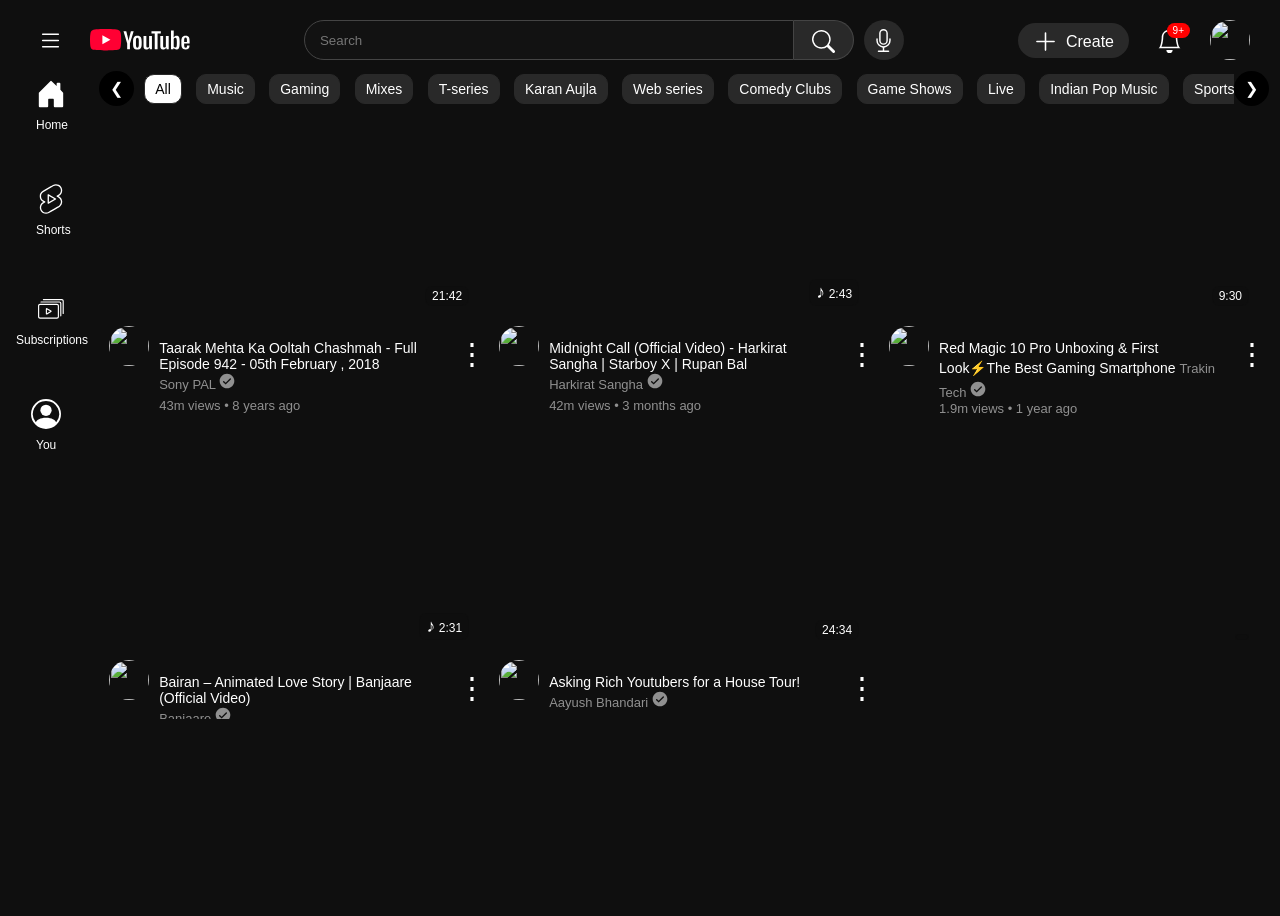
==== index.html @ ba89af72 "Add files via upload" ====
<!DOCTYPE html>
<html lang="en">

<head>
  <meta charset="UTF-8">
  <meta name="viewport" content="width=device-width, initial-scale=1.0">
  <title>Youtube</title>
  <link rel="stylesheet" href="style.css">
</head>
<body>

  <div id="overlay" class="overlay" onclick="toggleSidebar()"></div>
  <div class="nav">
    <div class="nav-left">
      <div class="menu-icon" onclick="toggleSidebar()">
          <svg xmlns="http://www.w3.org/2000/svg" width="25" height="25" fill="white" class="bi bi-list"
          viewBox="0 0 16 16" style="margin:7px;">
          <path fill-rule="evenodd"
            d="M2.5 12a.5.5 0 0 1 .5-.5h10a.5.5 0 0 1 0 1H3a.5.5 0 0 1-.5-.5m0-4a.5.5 0 0 1 .5-.5h10a.5.5 0 0 1 0 1H3a.5.5 0 0 1-.5-.5m0-4a.5.5 0 0 1 .5-.5h10a.5.5 0 0 1 0 1H3a.5.5 0 0 1-.5-.5" />
        </svg>
      </div>

      <div class="logo">
        <svg xmlns="http://www.w3.org/2000/svg" id="yt-ringo2-svg_yt10" fill="white" width="93" height="20"
          viewBox="0 0 93 20" focusable="false" aria-hidden="true"
          style="pointer-events: none; display: inherit; width: 100%; height: 100%;">
          <g>
            <path
              d="M14.4848 20C14.4848 20 23.5695 20 25.8229 19.4C27.0917 19.06 28.0459 18.08 28.3808 16.87C29 14.65 29 9.98 29 9.98C29 9.98 29 5.34 28.3808 3.14C28.0459 1.9 27.0917 0.94 25.8229 0.61C23.5695 0 14.4848 0 14.4848 0C14.4848 0 5.42037 0 3.17711 0.61C1.9286 0.94 0.954148 1.9 0.59888 3.14C0 5.34 0 9.98 0 9.98C0 9.98 0 14.65 0.59888 16.87C0.954148 18.08 1.9286 19.06 3.17711 19.4C5.42037 20 14.4848 20 14.4848 20Z"
              fill="#FF0033"></path>
            <path d="M19 10L11.5 5.75V14.25L19 10Z" fill="white"></path>
          </g>
          <g id="youtube-paths_yt10">
            <path
              d="M37.1384 18.8999V13.4399L40.6084 2.09994H38.0184L36.6984 7.24994C36.3984 8.42994 36.1284 9.65994 35.9284 10.7999H35.7684C35.6584 9.79994 35.3384 8.48994 35.0184 7.22994L33.7384 2.09994H31.1484L34.5684 13.4399V18.8999H37.1384Z">
            </path>
            <path
              d="M44.1003 6.29994C41.0703 6.29994 40.0303 8.04994 40.0303 11.8199V13.6099C40.0303 16.9899 40.6803 19.1099 44.0403 19.1099C47.3503 19.1099 48.0603 17.0899 48.0603 13.6099V11.8199C48.0603 8.44994 47.3803 6.29994 44.1003 6.29994ZM45.3903 14.7199C45.3903 16.3599 45.1003 17.3899 44.0503 17.3899C43.0203 17.3899 42.7303 16.3499 42.7303 14.7199V10.6799C42.7303 9.27994 42.9303 8.02994 44.0503 8.02994C45.2303 8.02994 45.3903 9.34994 45.3903 10.6799V14.7199Z">
            </path>
            <path
              d="M52.2713 19.0899C53.7313 19.0899 54.6413 18.4799 55.3913 17.3799H55.5013L55.6113 18.8999H57.6012V6.53994H54.9613V16.4699C54.6812 16.9599 54.0312 17.3199 53.4212 17.3199C52.6512 17.3199 52.4113 16.7099 52.4113 15.6899V6.53994H49.7812V15.8099C49.7812 17.8199 50.3613 19.0899 52.2713 19.0899Z">
            </path>
            <path d="M62.8261 18.8999V4.14994H65.8661V2.09994H57.1761V4.14994H60.2161V18.8999H62.8261Z"></path>
            <path
              d="M67.8728 19.0899C69.3328 19.0899 70.2428 18.4799 70.9928 17.3799H71.1028L71.2128 18.8999H73.2028V6.53994H70.5628V16.4699C70.2828 16.9599 69.6328 17.3199 69.0228 17.3199C68.2528 17.3199 68.0128 16.7099 68.0128 15.6899V6.53994H65.3828V15.8099C65.3828 17.8199 65.9628 19.0899 67.8728 19.0899Z">
            </path>
            <path
              d="M80.6744 6.26994C79.3944 6.26994 78.4744 6.82994 77.8644 7.73994H77.7344C77.8144 6.53994 77.8744 5.51994 77.8744 4.70994V1.43994H75.3244L75.3144 12.1799L75.3244 18.8999H77.5444L77.7344 17.6999H77.8044C78.3944 18.5099 79.3044 19.0199 80.5144 19.0199C82.5244 19.0199 83.3844 17.2899 83.3844 13.6099V11.6999C83.3844 8.25994 82.9944 6.26994 80.6744 6.26994ZM80.7644 13.6099C80.7644 15.9099 80.4244 17.2799 79.3544 17.2799C78.8544 17.2799 78.1644 17.0399 77.8544 16.5899V9.23994C78.1244 8.53994 78.7244 8.02994 79.3944 8.02994C80.4744 8.02994 80.7644 9.33994 80.7644 11.7299V13.6099Z">
            </path>
            <path
              d="M92.6517 11.4999C92.6517 8.51994 92.3517 6.30994 88.9217 6.30994C85.6917 6.30994 84.9717 8.45994 84.9717 11.6199V13.7899C84.9717 16.8699 85.6317 19.1099 88.8417 19.1099C91.3817 19.1099 92.6917 17.8399 92.5417 15.3799L90.2917 15.2599C90.2617 16.7799 89.9117 17.3999 88.9017 17.3999C87.6317 17.3999 87.5717 16.1899 87.5717 14.3899V13.5499H92.6517V11.4999ZM88.8617 7.96994C90.0817 7.96994 90.1717 9.11994 90.1717 11.0699V12.0799H87.5717V11.0699C87.5717 9.13994 87.6517 7.96994 88.8617 7.96994Z">
            </path>
          </g>
        </svg>
      </div>
    </div>

    <div class="nav-middle">
      <input type="text" placeholder="Search">
      <button class="search-btn"><svg xmlns="http://www.w3.org/2000/svg" width="23" height="23" fill="white"
          class="bi bi-search" viewBox="0 0 16 16" class="icon1" style="background-color: rgb(41,41,41); margin:8px;">
          <path
            d="M11.742 10.344a6.5 6.5 0 1 0-1.397 1.398h-.001q.044.06.098.115l3.85 3.85a1 1 0 0 0 1.415-1.414l-3.85-3.85a1 1 0 0 0-.115-.1zM12 6.5a5.5 5.5 0 1 1-11 0 5.5 5.5 0 0 1 11 0" />
        </svg> </button>
      <div class="mic"> <svg xmlns="http://www.w3.org/2000/svg" width="23" height="23" fill="white" class="bi bi-mic"
          viewBox="0 0 16 16" style="background-color: rgb(41,41,41); margin:8px;">
          <path
            d="M3.5 6.5A.5.5 0 0 1 4 7v1a4 4 0 0 0 8 0V7a.5.5 0 0 1 1 0v1a5 5 0 0 1-4.5 4.975V15h3a.5.5 0 0 1 0 1h-7a.5.5 0 0 1 0-1h3v-2.025A5 5 0 0 1 3 8V7a.5.5 0 0 1 .5-.5" />
          <path d="M10 8a2 2 0 1 1-4 0V3a2 2 0 1 1 4 0zM8 0a3 3 0 0 0-3 3v5a3 3 0 0 0 6 0V3a3 3 0 0 0-3-3" />
        </svg></div>
    </div>
    <div class="nav-right">
      <div class="create"><svg xmlns="http://www.w3.org/2000/svg" width="25" height="25" fill="currentColor"
          class="bi bi-plus-lg" viewBox="0 0 16 16"
          style="float:left; margin:-4px 8px 0 0; background-color: rgb(41,41,41);">
          <path fill-rule="evenodd"
            d="M8 2a.5.5 0 0 1 .5.5v5h5a.5.5 0 0 1 0 1h-5v5a.5.5 0 0 1-1 0v-5h-5a.5.5 0 0 1 0-1h5v-5A.5.5 0 0 1 8 2" />
        </svg> Create</div>
      <div class="bell">
        <svg xmlns="http://www.w3.org/2000/svg" width="25" height="25" fill="white" class="bi bi-bell"
          viewBox="0 0 16 16" style="float:left; margin:5px 8px; background-color: #0f0f0f;">
          <path
            d="M8 16a2 2 0 0 0 2-2H6a2 2 0 0 0 2 2M8 1.918l-.797.161A4 4 0 0 0 4 6c0 .628-.134 2.197-.459 3.742-.16.767-.376 1.566-.663 2.258h10.244c-.287-.692-.502-1.49-.663-2.258C12.134 8.197 12 6.628 12 6a4 4 0 0 0-3.203-3.92zM14.22 12c.223.447.481.801.78 1H1c.299-.199.557-.553.78-1C2.68 10.2 3 6.88 3 6c0-2.42 1.72-4.44 4.005-4.901a1 1 0 1 1 1.99 0A5 5 0 0 1 13 6c0 .88.32 4.2 1.22 6" />
        </svg>
        <span class="badge">9+</span>
      </div>
      <div class="profile">
        <img src="images/profile.jpeg" class="profile-img"  onclick="rightSidebar()">
      </div>
    </div>
        <div id="right-sidebar" class="right-sidebar">
          <div class="first-box">
          <img src="images/profile.jpeg" alt="" class="right-sidebar-img">
          <div class="first-box-para">
            <p>Saksham Goyal</p>
            <p>@sakshamgoyal_06</p>
            <a href="#">View your channel</a>
          </div>
        </div>
        <hr style="border: none;height: 0.5px; margin: 10px 0;; background: rgba(127, 127, 127, 0.737);">
        <div class="second-box">
          <div class="d9 second-d9">
            <svg xmlns="http://www.w3.org/2000/svg"  width="20" height="20" fill="currentColor" class="bi bi-google" viewBox="0 0 16 16" style="margin:8px 0 0 13px;"">
  <path d="M15.545 6.558a9.4 9.4 0 0 1 .139 1.626c0 2.434-.87 4.492-2.384 5.885h.002C11.978 15.292 10.158 16 8 16A8 8 0 1 1 8 0a7.7 7.7 0 0 1 5.352 2.082l-2.284 2.284A4.35 4.35 0 0 0 8 3.166c-2.087 0-3.86 1.408-4.492 3.304a4.8 4.8 0 0 0 0 3.063h.003c.635 1.893 2.405 3.301 4.492 3.301 1.078 0 2.004-.276 2.722-.764h-.003a3.7 3.7 0 0 0 1.599-2.431H8v-3.08z"/>
</svg>
<p class="second-box-para">
  Google Account
</p>
          </div>
          <div class="d9 second-d9">
            <svg xmlns="http://www.w3.org/2000/svg" width="20" height="20" fill="currentColor" class="bi bi-people" viewBox="0 0 16 16"  style="margin:8px 0 0 13px;">
  <path d="M15 14s1 0 1-1-1-4-5-4-5 3-5 4 1 1 1 1zm-7.978-1L7 12.996c.001-.264.167-1.03.76-1.72C8.312 10.629 9.282 10 11 10c1.717 0 2.687.63 3.24 1.276.593.69.758 1.457.76 1.72l-.008.002-.014.002zM11 7a2 2 0 1 0 0-4 2 2 0 0 0 0 4m3-2a3 3 0 1 1-6 0 3 3 0 0 1 6 0M6.936 9.28a6 6 0 0 0-1.23-.247A7 7 0 0 0 5 9c-4 0-5 3-5 4q0 1 1 1h4.216A2.24 2.24 0 0 1 5 13c0-1.01.377-2.042 1.09-2.904.243-.294.526-.569.846-.816M4.92 10A5.5 5.5 0 0 0 4 13H1c0-.26.164-1.03.76-1.724.545-.636 1.492-1.256 3.16-1.275ZM1.5 5.5a3 3 0 1 1 6 0 3 3 0 0 1-6 0m3-2a2 2 0 1 0 0 4 2 2 0 0 0 0-4"/>
</svg>
<p class="second-box-para"> Switch Account</p>
<p style="margin:5px 10px 0 100px; font-size: 16px;">&#10095;</p>
          </div>
          <div class="d9 second-d9">
            <svg xmlns="http://www.w3.org/2000/svg" width="20" height="20" fill="currentColor" class="bi bi-box-arrow-in-right" viewBox="0 0 16 16" style="margin:8px 0 0 13px;">
  <path fill-rule="evenodd" d="M6 3.5a.5.5 0 0 1 .5-.5h8a.5.5 0 0 1 .5.5v9a.5.5 0 0 1-.5.5h-8a.5.5 0 0 1-.5-.5v-2a.5.5 0 0 0-1 0v2A1.5 1.5 0 0 0 6.5 14h8a1.5 1.5 0 0 0 1.5-1.5v-9A1.5 1.5 0 0 0 14.5 2h-8A1.5 1.5 0 0 0 5 3.5v2a.5.5 0 0 0 1 0z"/>
  <path fill-rule="evenodd" d="M11.854 8.354a.5.5 0 0 0 0-.708l-3-3a.5.5 0 1 0-.708.708L10.293 7.5H1.5a.5.5 0 0 0 0 1h8.793l-2.147 2.146a.5.5 0 0 0 .708.708z"/>
</svg>
<p class="second-box-para">Sign out</p>
          </div>
        </div>
                <hr style="border: none;height: 0.5px; margin: 10px 0;; background: rgba(127, 127, 127, 0.737);">
              <div class="third-box">
                <div class="d9 second-d9">
                   <svg xmlns="http://www.w3.org/2000/svg" x="0px" y="0px" width="30" height="30" viewBox="0 0 48 48"
          style="margin:5px 0 0 10px;float:left; ">
          <path fill="rgb(41,41,41)"
            d="M42,32.84V15.945c0-1.081-0.581-2.078-1.521-2.61l-15-8.497c-0.917-0.52-2.04-0.52-2.957,0 l-15,8.497C6.581,13.867,6,14.864,6,15.945V32.84c0,1.081,0.581,2.078,1.521,2.61l15,8.497c0.917,0.52,2.04,0.52,2.957,0l15-8.497 C41.419,34.918,42,33.921,42,32.84z">
          </path>
          <path fill="#fff"
            d="M24,37.941c-0.682,0-1.363-0.172-1.972-0.517l-8.821-4.997c-1.251-0.708-2.029-2.042-2.029-3.48 v-9.895c0-1.438,0.777-2.772,2.029-3.48l8.821-4.997c1.216-0.689,2.726-0.689,3.943,0l8.821,4.997 c1.251,0.708,2.029,2.042,2.029,3.48v9.895c0,1.438-0.777,2.772-2.029,3.48l-8.821,4.997C25.363,37.77,24.682,37.941,24,37.941z M24,12.057c-0.341,0-0.682,0.087-0.985,0.259l-8.822,4.997c-0.625,0.354-1.014,1.021-1.014,1.74v9.895 c0,0.72,0.389,1.386,1.014,1.74l8.821,4.997c0.608,0.344,1.364,0.344,1.971,0l8.822-4.997c0.625-0.354,1.014-1.021,1.014-1.74 v-9.895c0-0.72-0.389-1.386-1.014-1.74l-8.821-4.997C24.682,12.144,24.341,12.057,24,12.057z">
          </path>
          <polygon fill="#fff" points="20,18 20,30 30,24"></polygon>
        </svg>
        <p class="second-box-para">YouTube Studio</p>
                </div>
                <div class="d9 second-d9">
                  <svg xmlns="http://www.w3.org/2000/svg" width="20" height="20" fill="currentColor" class="bi bi-currency-dollar" viewBox="0 0 16 16"  style="margin:8px 0 0 13px;">
  <path d="M4 10.781c.148 1.667 1.513 2.85 3.591 3.003V15h1.043v-1.216c2.27-.179 3.678-1.438 3.678-3.3 0-1.59-.947-2.51-2.956-3.028l-.722-.187V3.467c1.122.11 1.879.714 2.07 1.616h1.47c-.166-1.6-1.54-2.748-3.54-2.875V1H7.591v1.233c-1.939.23-3.27 1.472-3.27 3.156 0 1.454.966 2.483 2.661 2.917l.61.162v4.031c-1.149-.17-1.94-.8-2.131-1.718zm3.391-3.836c-1.043-.263-1.6-.825-1.6-1.616 0-.944.704-1.641 1.8-1.828v3.495l-.2-.05zm1.591 1.872c1.287.323 1.852.859 1.852 1.769 0 1.097-.826 1.828-2.2 1.939V8.73z"/>
</svg>
<p class="second-box-para">Purchases and Memberships</p>
                </div>
              </div>
                              <hr style="border: none;height: 0.5px; margin: 10px 0;; background: rgba(127, 127, 127, 0.737);">
              <div class="fourth-box">
                <div class="d9 second-d9">
                  <svg xmlns="http://www.w3.org/2000/svg" fill="currentColor" height="20" width="20" viewBox="0 0 640 640"  style="margin:8px 0 0 13px;"><!--!Font Awesome Free v7.3.0 by @fontawesome - https://fontawesome.com License - https://fontawesome.com/license/free Copyright 2026 Fonticons, Inc.--><path d="M256 312C322.3 312 376 258.3 376 192C376 125.7 322.3 72 256 72C189.7 72 136 125.7 136 192C136 258.3 189.7 312 256 312zM226.3 368C127.8 368 48 447.8 48 546.3C48 562.7 61.3 576 77.7 576L329.2 576C293 533.4 272 478.5 272 420.4L272 389.3C272 382 273 374.8 274.9 368L226.3 368zM477.3 552.5L464 558.8L464 370.7L560 402.7L560 422.3C560 478.1 527.8 528.8 477.3 552.6zM453.9 323.5L341.9 360.8C328.8 365.2 320 377.4 320 391.2L320 422.3C320 496.7 363 564.4 430.2 596L448.7 604.7C453.5 606.9 458.7 608.1 463.9 608.1C469.1 608.1 474.4 606.9 479.1 604.7L497.6 596C565 564.3 608 496.6 608 422.2L608 391.1C608 377.3 599.2 365.1 586.1 360.7L474.1 323.4C467.5 321.2 460.4 321.2 453.9 323.4z"/></svg>
                <p class="second-box-para">Your data in YouTube</p>
                </div>
                <div class="d9 second-d9">
                  <svg xmlns="http://www.w3.org/2000/svg" width="20" height="20" fill="currentColor" class="bi bi-moon" viewBox="0 0 16 16"  style="margin:8px 0 0 13px;">
  <path d="M6 .278a.77.77 0 0 1 .08.858 7.2 7.2 0 0 0-.878 3.46c0 4.021 3.278 7.277 7.318 7.277q.792-.001 1.533-.16a.79.79 0 0 1 .81.316.73.73 0 0 1-.031.893A8.35 8.35 0 0 1 8.344 16C3.734 16 0 12.286 0 7.71 0 4.266 2.114 1.312 5.124.06A.75.75 0 0 1 6 .278M4.858 1.311A7.27 7.27 0 0 0 1.025 7.71c0 4.02 3.279 7.276 7.319 7.276a7.32 7.32 0 0 0 5.205-2.162q-.506.063-1.029.063c-4.61 0-8.343-3.714-8.343-8.29 0-1.167.242-2.278.681-3.286"/>
</svg>
<p class="second-box-para">Appearance: Device Theme</p>
<p style="margin:5px 10px 0 22px; font-size: 16px;">&#10095;</p>
                </div>
                <div class="d9 second-d9">
                  <svg xmlns="http://www.w3.org/2000/svg" fill="currentColor" height="20" width="20" style="margin: 8px 0 0 13px;" viewBox="0 0 640 640"><!--!Font Awesome Free v7.3.0 by @fontawesome - https://fontawesome.com License - https://fontawesome.com/license/free Copyright 2026 Fonticons, Inc.--><path d="M192 64C209.7 64 224 78.3 224 96L224 128L352 128C369.7 128 384 142.3 384 160C384 177.7 369.7 192 352 192L342.4 192L334 215.1C317.6 260.3 292.9 301.6 261.8 337.1C276 345.9 290.8 353.7 306.2 360.6L356.6 383L418.8 243C423.9 231.4 435.4 224 448 224C460.6 224 472.1 231.4 477.2 243L605.2 531C612.4 547.2 605.1 566.1 589 573.2C572.9 580.3 553.9 573.1 546.8 557L526.8 512L369.3 512L349.3 557C342.1 573.2 323.2 580.4 307.1 573.2C291 566 283.7 547.1 290.9 531L330.7 441.5L280.3 419.1C257.3 408.9 235.3 396.7 214.5 382.7C193.2 399.9 169.9 414.9 145 427.4L110.3 444.6C94.5 452.5 75.3 446.1 67.4 430.3C59.5 414.5 65.9 395.3 81.7 387.4L116.2 370.1C132.5 361.9 148 352.4 162.6 341.8C148.8 329.1 135.8 315.4 123.7 300.9L113.6 288.7C102.3 275.1 104.1 254.9 117.7 243.6C131.3 232.3 151.5 234.1 162.8 247.7L173 259.9C184.5 273.8 197.1 286.7 210.4 298.6C237.9 268.2 259.6 232.5 273.9 193.2L274.4 192L64.1 192C46.3 192 32 177.7 32 160C32 142.3 46.3 128 64 128L160 128L160 96C160 78.3 174.3 64 192 64zM448 334.8L397.7 448L498.3 448L448 334.8z"/></svg>
                <p class="second-box-para">Display language: British Eng...</p>
                <p style="margin:5px 10px 0 1px; font-size: 16px;">&#10095;</p>
                </div>
                <div class="d9 second-d9">
                  <svg xmlns="http://www.w3.org/2000/svg" fill="currentColor" height="20" width="20" style="margin: 8px 0 0 13px;" viewBox="0 0 640 640"><!--!Font Awesome Free v7.3.0 by @fontawesome - https://fontawesome.com License - https://fontawesome.com/license/free Copyright 2026 Fonticons, Inc.--><path d="M256.5 72C322.8 72 376.5 125.7 376.5 192C376.5 258.3 322.8 312 256.5 312C190.2 312 136.5 258.3 136.5 192C136.5 125.7 190.2 72 256.5 72zM226.7 368L286.1 368L287.6 368C274.7 394.8 279.8 426.2 299.1 447.5C278.9 469.8 274.3 503.3 289.7 530.9L312.2 571.3C313.1 572.9 314.1 574.5 315.1 576L78.1 576C61.7 576 48.4 562.7 48.4 546.3C48.4 447.8 128.2 368 226.7 368zM432.6 311.6C432.6 298.3 443.3 287.6 456.6 287.6L504.6 287.6C517.9 287.6 528.6 298.3 528.6 311.6L528.6 317.7C528.6 336.6 552.7 350.5 569.1 341.1L574.1 338.2C585.7 331.5 600.6 335.6 607.1 347.3L629.5 387.5C635.7 398.7 632.1 412.7 621.3 419.5L616.6 422.4C600.4 432.5 600.4 462.3 616.6 472.5L621.2 475.4C632 482.2 635.7 496.2 629.5 507.4L607 547.8C600.5 559.5 585.6 563.7 574 556.9L569.1 554C552.7 544.5 528.6 558.5 528.6 577.4L528.6 583.5C528.6 596.8 517.9 607.5 504.6 607.5L456.6 607.5C443.3 607.5 432.6 596.8 432.6 583.5L432.6 577.6C432.6 558.6 408.4 544.6 391.9 554.1L387.1 556.9C375.5 563.6 360.7 559.5 354.1 547.8L331.5 507.4C325.3 496.2 328.9 482.1 339.8 475.3L344.2 472.6C360.5 462.5 360.5 432.5 344.2 422.4L339.7 419.6C328.8 412.8 325.2 398.7 331.4 387.5L353.9 347.2C360.4 335.5 375.3 331.4 386.8 338.1L391.6 340.9C408.1 350.4 432.3 336.4 432.3 317.4L432.3 311.5zM532.5 447.8C532.5 419.1 509.2 395.8 480.5 395.8C451.8 395.8 428.5 419.1 428.5 447.8C428.5 476.5 451.8 499.8 480.5 499.8C509.2 499.8 532.5 476.5 532.5 447.8z"/></svg>
               <p class="second-box-para">Restricted Mode: Off</p>
                               <p style="margin:5px 10px 0 68px; font-size: 16px;">&#10095;</p>

                </div>
                <div class="d9 second-d9">
                  <svg xmlns="http://www.w3.org/2000/svg" fill="currentColor" height="20" width="20" style="margin: 8px 0 0 13px;" viewBox="0 0 640 640"><!--!Font Awesome Free v7.3.0 by @fontawesome - https://fontawesome.com License - https://fontawesome.com/license/free Copyright 2026 Fonticons, Inc.--><path d="M415.9 344L225 344C227.9 408.5 242.2 467.9 262.5 511.4C273.9 535.9 286.2 553.2 297.6 563.8C308.8 574.3 316.5 576 320.5 576C324.5 576 332.2 574.3 343.4 563.8C354.8 553.2 367.1 535.8 378.5 511.4C398.8 467.9 413.1 408.5 416 344zM224.9 296L415.8 296C413 231.5 398.7 172.1 378.4 128.6C367 104.2 354.7 86.8 343.3 76.2C332.1 65.7 324.4 64 320.4 64C316.4 64 308.7 65.7 297.5 76.2C286.1 86.8 273.8 104.2 262.4 128.6C242.1 172.1 227.8 231.5 224.9 296zM176.9 296C180.4 210.4 202.5 130.9 234.8 78.7C142.7 111.3 74.9 195.2 65.5 296L176.9 296zM65.5 344C74.9 444.8 142.7 528.7 234.8 561.3C202.5 509.1 180.4 429.6 176.9 344L65.5 344zM463.9 344C460.4 429.6 438.3 509.1 406 561.3C498.1 528.6 565.9 444.8 575.3 344L463.9 344zM575.3 296C565.9 195.2 498.1 111.3 406 78.7C438.3 130.9 460.4 210.4 463.9 296L575.3 296z"/></svg>
                <p class="second-box-para">Location: India</p>
                <p style="margin:5px 10px 0 104px; font-size: 16px;">&#10095;</p>
                </div>
                <div class="d9 second-d9">
                  <svg xmlns="http://www.w3.org/2000/svg" fill="currentColor" height="20" width="20" style="margin: 8px 0 0 13px;" viewBox="0 0 640 640"><!--!Font Awesome Free v7.3.0 by @fontawesome - https://fontawesome.com License - https://fontawesome.com/license/free Copyright 2026 Fonticons, Inc.--><path d="M96 176C87.2 176 80 183.2 80 192L80 448C80 456.8 87.2 464 96 464L544 464C552.8 464 560 456.8 560 448L560 192C560 183.2 552.8 176 544 176L96 176zM32 192C32 156.7 60.7 128 96 128L544 128C579.3 128 608 156.7 608 192L608 448C608 483.3 579.3 512 544 512L96 512C60.7 512 32 483.3 32 448L32 192zM208 384L432 384C440.8 384 448 391.2 448 400L448 416C448 424.8 440.8 432 432 432L208 432C199.2 432 192 424.8 192 416L192 400C192 391.2 199.2 384 208 384zM136 312C136 303.2 143.2 296 152 296L168 296C176.8 296 184 303.2 184 312L184 328C184 336.8 176.8 344 168 344L152 344C143.2 344 136 336.8 136 328L136 312zM152 216L168 216C176.8 216 184 223.2 184 232L184 248C184 256.8 176.8 264 168 264L152 264C143.2 264 136 256.8 136 248L136 232C136 223.2 143.2 216 152 216zM216 312C216 303.2 223.2 296 232 296L248 296C256.8 296 264 303.2 264 312L264 328C264 336.8 256.8 344 248 344L232 344C223.2 344 216 336.8 216 328L216 312zM232 216L248 216C256.8 216 264 223.2 264 232L264 248C264 256.8 256.8 264 248 264L232 264C223.2 264 216 256.8 216 248L216 232C216 223.2 223.2 216 232 216zM296 312C296 303.2 303.2 296 312 296L328 296C336.8 296 344 303.2 344 312L344 328C344 336.8 336.8 344 328 344L312 344C303.2 344 296 336.8 296 328L296 312zM312 216L328 216C336.8 216 344 223.2 344 232L344 248C344 256.8 336.8 264 328 264L312 264C303.2 264 296 256.8 296 248L296 232C296 223.2 303.2 216 312 216zM376 312C376 303.2 383.2 296 392 296L408 296C416.8 296 424 303.2 424 312L424 328C424 336.8 416.8 344 408 344L392 344C383.2 344 376 336.8 376 328L376 312zM392 216L408 216C416.8 216 424 223.2 424 232L424 248C424 256.8 416.8 264 408 264L392 264C383.2 264 376 256.8 376 248L376 232C376 223.2 383.2 216 392 216zM456 312C456 303.2 463.2 296 472 296L488 296C496.8 296 504 303.2 504 312L504 328C504 336.8 496.8 344 488 344L472 344C463.2 344 456 336.8 456 328L456 312zM472 216L488 216C496.8 216 504 223.2 504 232L504 248C504 256.8 496.8 264 488 264L472 264C463.2 264 456 256.8 456 248L456 232C456 223.2 463.2 216 472 216z"/></svg>
                <p class="second-box-para">Keyboard Shortcuts</p>
                </div>
              </div>
           <hr style="border: none;height: 0.5px; margin: 10px 0;; background: rgba(127, 127, 127, 0.737);">
    <div class="setting-box">
    <div class="d9 second-d9">
      <svg xmlns="http://www.w3.org/2000/svg" fill="currentColor" height="20" width="20" style="margin: 8px 0 0 13px;" viewBox="0 0 640 640"><!--!Font Awesome Free v7.3.0 by @fontawesome - https://fontawesome.com License - https://fontawesome.com/license/free Copyright 2026 Fonticons, Inc.--><path d="M259.1 73.5C262.1 58.7 275.2 48 290.4 48L350.2 48C365.4 48 378.5 58.7 381.5 73.5L396 143.5C410.1 149.5 423.3 157.2 435.3 166.3L503.1 143.8C517.5 139 533.3 145 540.9 158.2L570.8 210C578.4 223.2 575.7 239.8 564.3 249.9L511 297.3C511.9 304.7 512.3 312.3 512.3 320C512.3 327.7 511.8 335.3 511 342.7L564.4 390.2C575.8 400.3 578.4 417 570.9 430.1L541 481.9C533.4 495 517.6 501.1 503.2 496.3L435.4 473.8C423.3 482.9 410.1 490.5 396.1 496.6L381.7 566.5C378.6 581.4 365.5 592 350.4 592L290.6 592C275.4 592 262.3 581.3 259.3 566.5L244.9 496.6C230.8 490.6 217.7 482.9 205.6 473.8L137.5 496.3C123.1 501.1 107.3 495.1 99.7 481.9L69.8 430.1C62.2 416.9 64.9 400.3 76.3 390.2L129.7 342.7C128.8 335.3 128.4 327.7 128.4 320C128.4 312.3 128.9 304.7 129.7 297.3L76.3 249.8C64.9 239.7 62.3 223 69.8 209.9L99.7 158.1C107.3 144.9 123.1 138.9 137.5 143.7L205.3 166.2C217.4 157.1 230.6 149.5 244.6 143.4L259.1 73.5zM320.3 400C364.5 399.8 400.2 363.9 400 319.7C399.8 275.5 363.9 239.8 319.7 240C275.5 240.2 239.8 276.1 240 320.3C240.2 364.5 276.1 400.2 320.3 400z"/></svg>
      <p class="second-box-para">Settings</p>
    </div>
    </div>
               <hr style="border: none;height: 0.5px; margin: 10px 0;; background: rgba(127, 127, 127, 0.737);">

    <div class="d9 second-d9">
        <svg xmlns="http://www.w3.org/2000/svg" width="20" height="20" fill="currentColor" class="bi bi-question-circle"
          viewBox="0 0 16 16" style="margin:8px 0 0 13px; ">
          <path d="M8 15A7 7 0 1 1 8 1a7 7 0 0 1 0 14m0 1A8 8 0 1 0 8 0a8 8 0 0 0 0 16" />
          <path
            d="M5.255 5.786a.237.237 0 0 0 .241.247h.825c.138 0 .248-.113.266-.25.09-.656.54-1.134 1.342-1.134.686 0 1.314.343 1.314 1.168 0 .635-.374.927-.965 1.371-.673.489-1.206 1.06-1.168 1.987l.003.217a.25.25 0 0 0 .25.246h.811a.25.25 0 0 0 .25-.25v-.105c0-.718.273-.927 1.01-1.486.609-.463 1.244-.977 1.244-2.056 0-1.511-1.276-2.241-2.673-2.241-1.267 0-2.655.59-2.75 2.286m1.557 5.763c0 .533.425.927 1.01.927.609 0 1.028-.394 1.028-.927 0-.552-.42-.94-1.029-.94-.584 0-1.009.388-1.009.94" />
        </svg>
        <p class="second-box-para">Help</p>
      </div>
      <div class="d9 second-d9" style="margin-bottom: 10px;">
        <svg xmlns="http://www.w3.org/2000/svg" height="25" viewBox="0 0 24 24" width="25" fill="currentcolor"
          focusable="false" aria-hidden="true" style="margin:8px 0 0 13px; ">
          <path
            d="M19 2H5a4 4 0 00-4 4v10a4 4 0 004 4h2v1.604a1.41 1.41 0 002.095 1.232L14.2 20H19a4 4 0 004-4V6a4 4 0 00-4-4ZM5 4h14a2 2 0 012 2v10a2 2 0 01-2 2h-5.318l-.453.252L9 20.6V18H5a2 2 0 01-2-2V6a2 2 0 012-2Zm7 2a1 1 0 00-1 1v4.5a1 1 0 002 0V7a1 1 0 00-1-1Zm0 7.75a1.25 1.25 0 100 2.5 1.25 1.25 0 000-2.5Z">
          </path>
        </svg>
        <p class="second-box-para">Send Feedback</p>
    </div>
      </div>
  </div>
  <div class="container">
 
   <div class="left-1 sidebar" id="sidebar">
    <div class="sidebar-header">

    <div class="menu-icon" onclick="toggleSidebar()">
        <!-- SAME SVG menu icon you already use -->
         <svg xmlns="http://www.w3.org/2000/svg" width="25" height="25" fill="white" class="bi bi-list"
          viewBox="0 0 16 16" style="margin:7px;">
          <path fill-rule="evenodd"
            d="M2.5 12a.5.5 0 0 1 .5-.5h10a.5.5 0 0 1 0 1H3a.5.5 0 0 1-.5-.5m0-4a.5.5 0 0 1 .5-.5h10a.5.5 0 0 1 0 1H3a.5.5 0 0 1-.5-.5m0-4a.5.5 0 0 1 .5-.5h10a.5.5 0 0 1 0 1H3a.5.5 0 0 1-.5-.5" />
        </svg>
    </div>

    <div class="yt-logo">
        <!-- SAME YouTube SVG/logo you already use -->
         <svg xmlns="http://www.w3.org/2000/svg" id="yt-ringo2-svg_yt10" fill="white" width="93" height="20"
          viewBox="0 0 93 20" focusable="false" aria-hidden="true"
          style="pointer-events: none; display: inherit; width: 100%; height: 100%;">
          <g>
            <path
              d="M14.4848 20C14.4848 20 23.5695 20 25.8229 19.4C27.0917 19.06 28.0459 18.08 28.3808 16.87C29 14.65 29 9.98 29 9.98C29 9.98 29 5.34 28.3808 3.14C28.0459 1.9 27.0917 0.94 25.8229 0.61C23.5695 0 14.4848 0 14.4848 0C14.4848 0 5.42037 0 3.17711 0.61C1.9286 0.94 0.954148 1.9 0.59888 3.14C0 5.34 0 9.98 0 9.98C0 9.98 0 14.65 0.59888 16.87C0.954148 18.08 1.9286 19.06 3.17711 19.4C5.42037 20 14.4848 20 14.4848 20Z"
              fill="#FF0033"></path>
            <path d="M19 10L11.5 5.75V14.25L19 10Z" fill="white"></path>
          </g>
          <g id="youtube-paths_yt10">
            <path
              d="M37.1384 18.8999V13.4399L40.6084 2.09994H38.0184L36.6984 7.24994C36.3984 8.42994 36.1284 9.65994 35.9284 10.7999H35.7684C35.6584 9.79994 35.3384 8.48994 35.0184 7.22994L33.7384 2.09994H31.1484L34.5684 13.4399V18.8999H37.1384Z">
            </path>
            <path
              d="M44.1003 6.29994C41.0703 6.29994 40.0303 8.04994 40.0303 11.8199V13.6099C40.0303 16.9899 40.6803 19.1099 44.0403 19.1099C47.3503 19.1099 48.0603 17.0899 48.0603 13.6099V11.8199C48.0603 8.44994 47.3803 6.29994 44.1003 6.29994ZM45.3903 14.7199C45.3903 16.3599 45.1003 17.3899 44.0503 17.3899C43.0203 17.3899 42.7303 16.3499 42.7303 14.7199V10.6799C42.7303 9.27994 42.9303 8.02994 44.0503 8.02994C45.2303 8.02994 45.3903 9.34994 45.3903 10.6799V14.7199Z">
            </path>
            <path
              d="M52.2713 19.0899C53.7313 19.0899 54.6413 18.4799 55.3913 17.3799H55.5013L55.6113 18.8999H57.6012V6.53994H54.9613V16.4699C54.6812 16.9599 54.0312 17.3199 53.4212 17.3199C52.6512 17.3199 52.4113 16.7099 52.4113 15.6899V6.53994H49.7812V15.8099C49.7812 17.8199 50.3613 19.0899 52.2713 19.0899Z">
            </path>
            <path d="M62.8261 18.8999V4.14994H65.8661V2.09994H57.1761V4.14994H60.2161V18.8999H62.8261Z"></path>
            <path
              d="M67.8728 19.0899C69.3328 19.0899 70.2428 18.4799 70.9928 17.3799H71.1028L71.2128 18.8999H73.2028V6.53994H70.5628V16.4699C70.2828 16.9599 69.6328 17.3199 69.0228 17.3199C68.2528 17.3199 68.0128 16.7099 68.0128 15.6899V6.53994H65.3828V15.8099C65.3828 17.8199 65.9628 19.0899 67.8728 19.0899Z">
            </path>
            <path
              d="M80.6744 6.26994C79.3944 6.26994 78.4744 6.82994 77.8644 7.73994H77.7344C77.8144 6.53994 77.8744 5.51994 77.8744 4.70994V1.43994H75.3244L75.3144 12.1799L75.3244 18.8999H77.5444L77.7344 17.6999H77.8044C78.3944 18.5099 79.3044 19.0199 80.5144 19.0199C82.5244 19.0199 83.3844 17.2899 83.3844 13.6099V11.6999C83.3844 8.25994 82.9944 6.26994 80.6744 6.26994ZM80.7644 13.6099C80.7644 15.9099 80.4244 17.2799 79.3544 17.2799C78.8544 17.2799 78.1644 17.0399 77.8544 16.5899V9.23994C78.1244 8.53994 78.7244 8.02994 79.3944 8.02994C80.4744 8.02994 80.7644 9.33994 80.7644 11.7299V13.6099Z">
            </path>
            <path
              d="M92.6517 11.4999C92.6517 8.51994 92.3517 6.30994 88.9217 6.30994C85.6917 6.30994 84.9717 8.45994 84.9717 11.6199V13.7899C84.9717 16.8699 85.6317 19.1099 88.8417 19.1099C91.3817 19.1099 92.6917 17.8399 92.5417 15.3799L90.2917 15.2599C90.2617 16.7799 89.9117 17.3999 88.9017 17.3999C87.6317 17.3999 87.5717 16.1899 87.5717 14.3899V13.5499H92.6517V11.4999ZM88.8617 7.96994C90.0817 7.96994 90.1717 9.11994 90.1717 11.0699V12.0799H87.5717V11.0699C87.5717 9.13994 87.6517 7.96994 88.8617 7.96994Z">
            </path>
          </g>
        </svg>
    </div>

</div>
       <div class="d9 d9-width">
        <svg xmlns="http://www.w3.org/2000/svg" width="25" height="25" fill="currentColor" class="bi bi-house-door-fill"
          viewBox="0 0 16 16" style="margin:8px 0 0 13px;float:left; background-color: rgb(41, 41, 41);">
          <path
            d="M6.5 14.5v-3.505c0-.245.25-.495.5-.495h2c.25 0 .5.25.5.5v3.5a.5.5 0 0 0 .5.5h4a.5.5 0 0 0 .5-.5v-7a.5.5 0 0 0-.146-.354L13 5.793V2.5a.5.5 0 0 0-.5-.5h-1a.5.5 0 0 0-.5.5v1.293L8.354 1.146a.5.5 0 0 0-.708 0l-6 6A.5.5 0 0 0 1.5 7.5v7a.5.5 0 0 0 .5.5h4a.5.5 0 0 0 .5-.5" />
        </svg>
        <p style=" background-color: rgb(41, 41, 41); margin: 15px 60px;">Home</p>
      </div>
      <div class="d10" onclick="shortsPage()">
        <svg xmlns="http://www.w3.org/2000/svg" xmlns:xlink="http://www.w3.org/1999/xlink" version="1.1" width="25"
          height="25" viewBox="0 0 256 256" xml:space="preserve" style="margin:8px 0 0 13px;float:left;">
          <g style="stroke: none; stroke-width: 0; stroke-dasharray: none; stroke-linecap: butt; stroke-linejoin: miter; stroke-miterlimit: 10; fill: none; fill-rule: nonzero; opacity: 1;"
            transform="translate(1.4065934065934016 1.4065934065934016) scale(2.81 2.81)">
            <path
              d="M 30.063 90 c -6.765 0 -13.323 -3.634 -16.759 -10.009 c -4.669 -8.691 -1.799 -19.627 6.535 -24.901 c 0.049 -0.03 0.099 -0.06 0.15 -0.086 c 0.673 -0.349 1.33 -0.708 1.989 -1.081 c -0.487 -0.279 -0.972 -0.555 -1.464 -0.83 c -5.12 -2.956 -8.263 -7.114 -9.115 -12.038 c -1.115 -6.588 -1.112 -14.914 8.886 -20.927 c 7.687 -4.595 15.564 -9.093 23.183 -13.444 c 2.527 -1.443 5.056 -2.887 7.585 -4.338 c 5.279 -3.008 11.797 -3.129 17.436 -0.329 c 5.692 2.826 9.569 8.152 10.373 14.247 c 1.166 7.769 -2.72 15.545 -9.677 19.315 c -0.449 0.254 -0.885 0.504 -1.313 0.751 c 0.409 0.244 0.816 0.483 1.227 0.715 c 5.715 3.216 9.323 8.684 9.899 14.999 c 0.568 6.244 -1.953 12.194 -6.916 16.325 c -1.584 1.287 -3.325 2.268 -5.008 3.216 c -0.487 0.274 -0.975 0.549 -1.455 0.83 c -7.804 4.547 -17.067 9.922 -26.608 15.32 C 36.162 89.271 33.091 90 30.063 90 z M 21.907 58.516 c -6.513 4.174 -8.746 12.756 -5.08 19.579 c 3.927 7.284 13.009 10.041 20.251 6.138 c 9.485 -5.367 18.734 -10.735 26.526 -15.275 c 0.497 -0.29 1.002 -0.574 1.507 -0.86 c 1.609 -0.906 3.129 -1.762 4.432 -2.821 c 3.918 -3.26 5.918 -7.958 5.472 -12.872 c -0.454 -4.984 -3.326 -9.314 -7.88 -11.877 c -0.734 -0.415 -1.449 -0.845 -2.191 -1.292 c -0.628 -0.378 -1.277 -0.769 -1.975 -1.172 c -0.61 -0.352 -0.99 -0.999 -1.001 -1.704 c -0.01 -0.705 0.352 -1.363 0.951 -1.732 c 1.398 -0.861 2.773 -1.671 4.329 -2.551 c 5.513 -2.987 8.576 -9.111 7.654 -15.256 c -0.635 -4.808 -3.695 -8.99 -8.192 -11.223 c -4.445 -2.207 -9.558 -2.125 -13.671 0.219 c -2.526 1.45 -5.057 2.895 -7.587 4.339 c -7.601 4.341 -15.462 8.83 -23.11 13.401 c -6.346 3.817 -8.376 8.691 -7 16.821 c 0.65 3.762 3.056 6.871 7.149 9.234 c 1.452 0.814 2.868 1.639 4.46 2.583 c 0.606 0.359 0.979 1.011 0.981 1.715 c 0.002 0.705 -0.367 1.359 -0.971 1.721 C 25.216 56.681 23.628 57.622 21.907 58.516 z"
              style="stroke: none; stroke-width: 1; stroke-dasharray: none; stroke-linecap: butt; stroke-linejoin: miter; stroke-miterlimit: 10; fill: rgb(255,255,255); fill-rule: nonzero; opacity: 1;"
              transform=" matrix(1 0 0 1 0 0) " stroke-linecap="round" />
            <path
              d="M 36.741 59.95 c -0.345 0 -0.69 -0.089 -0.999 -0.268 c -0.62 -0.357 -1.002 -1.018 -1.002 -1.733 V 32.417 c 0 -0.715 0.381 -1.375 1 -1.732 c 0.619 -0.357 1.382 -0.357 2 0 l 22.085 12.737 c 0.619 0.357 1 1.016 1.001 1.731 c 0.001 0.715 -0.38 1.374 -0.997 1.733 L 37.744 59.681 C 37.433 59.861 37.087 59.95 36.741 59.95 z M 38.741 35.88 V 54.48 l 16.088 -9.321 L 38.741 35.88 z"
              style="stroke: none; stroke-width: 1; stroke-dasharray: none; stroke-linecap: butt; stroke-linejoin: miter; stroke-miterlimit: 10; fill: rgb(255,255,255); fill-rule: nonzero; opacity: 1;"
              transform=" matrix(1 0 0 1 0 0) " stroke-linecap="round" />
          </g>
        </svg>
        <p class="p2">Shorts</p>
      </div>
      <div class="d10">
        <svg xmlns="http://www.w3.org/2000/svg" xmlns:xlink="http://www.w3.org/1999/xlink" version="1.1" width="30"
          height="30" viewBox="0 0 256 256" xml:space="preserve" style="margin:8px 0 0 13px;float:left;">
          <g style="stroke: none; stroke-width: 0; stroke-dasharray: none; stroke-linecap: butt; stroke-linejoin: miter; stroke-miterlimit: 10; fill: none; fill-rule: nonzero; opacity: 1;"
            transform="translate(45.02412451361867 45.024124513618645) scale(1.83 1.83)">
            <path
              d="M 30.288 64.638 c -0.526 0 -1.052 -0.136 -1.521 -0.406 c -0.939 -0.542 -1.522 -1.552 -1.522 -2.636 V 45.224 c 0 -1.084 0.583 -2.094 1.522 -2.636 c 0.938 -0.542 2.104 -0.542 3.042 0 l 14.177 8.186 c 0.938 0.542 1.521 1.552 1.521 2.635 c 0 1.084 -0.583 2.094 -1.521 2.635 l -14.178 8.188 C 31.34 64.502 30.814 64.638 30.288 64.638 z M 29.809 60.767 C 29.809 60.768 29.809 60.768 29.809 60.767 C 29.809 60.768 29.809 60.768 29.809 60.767 z M 31.245 46.882 v 13.056 L 42.55 53.41 L 31.245 46.882 z"
              style="stroke: none; stroke-width: 1; stroke-dasharray: none; stroke-linecap: butt; stroke-linejoin: miter; stroke-miterlimit: 10; fill: rgb(255,255,255); fill-rule: nonzero; opacity: 1;"
              transform=" matrix(1 0 0 1 0 0) " stroke-linecap="round" />
            <path
              d="M 66.18 79.463 H 7.001 C 3.141 79.463 0 76.322 0 72.462 V 34.358 c 0 -3.86 3.141 -7.001 7.001 -7.001 H 66.18 c 3.86 0 7.001 3.141 7.001 7.001 v 38.104 C 73.181 76.322 70.04 79.463 66.18 79.463 z M 7.001 31.357 C 5.346 31.357 4 32.703 4 34.358 v 38.104 c 0 1.654 1.346 3.001 3.001 3.001 H 66.18 c 1.654 0 3.001 -1.347 3.001 -3.001 V 34.358 c 0 -1.655 -1.347 -3.001 -3.001 -3.001 H 7.001 z"
              style="stroke: none; stroke-width: 1; stroke-dasharray: none; stroke-linecap: butt; stroke-linejoin: miter; stroke-miterlimit: 10; fill: rgb(255,255,255); fill-rule: nonzero; opacity: 1;"
              transform=" matrix(1 0 0 1 0 0) " stroke-linecap="round" />
            <path
              d="M 79.59 71.171 c -1.104 0 -2 -0.896 -2 -2 V 25.948 c 0 -1.655 -1.347 -3.001 -3.001 -3.001 H 10.292 c -1.104 0 -2 -0.896 -2 -2 s 0.896 -2 2 -2 h 64.297 c 3.86 0 7.001 3.141 7.001 7.001 v 43.223 C 81.59 70.275 80.694 71.171 79.59 71.171 z"
              style="stroke: none; stroke-width: 1; stroke-dasharray: none; stroke-linecap: butt; stroke-linejoin: miter; stroke-miterlimit: 10; fill: rgb(255,255,255); fill-rule: nonzero; opacity: 1;"
              transform=" matrix(1 0 0 1 0 0) " stroke-linecap="round" />
            <path
              d="M 88 62.761 c -1.104 0 -2 -0.896 -2 -2 V 17.538 c 0 -1.654 -1.347 -3 -3.001 -3 H 18.702 c -1.104 0 -2 -0.896 -2 -2 s 0.896 -2 2 -2 h 64.297 c 3.86 0 7.001 3.141 7.001 7 v 43.223 C 90 61.865 89.104 62.761 88 62.761 z"
              style="stroke: none; stroke-width: 1; stroke-dasharray: none; stroke-linecap: butt; stroke-linejoin: miter; stroke-miterlimit: 10; fill: rgb(255,255,255); fill-rule: nonzero; opacity: 1;"
              transform=" matrix(1 0 0 1 0 0) " stroke-linecap="round" />
          </g>
        </svg>
        <p class="p2">Subscriptions</p>
      </div>
      <hr style="border-width: 0%; background-color: rgb(41, 41, 41);height: 1px; border: hidden; margin-top: 15px;">
      <div class="d10">
        <p class="p3">You &ensp;<span style="font-size: 20px;">›</span></p>
      </div>
      <div class="d10">
        <svg xmlns="http://www.w3.org/2000/svg" width="25" height="25" fill="currentColor" class="bi bi-clock-history"
          viewBox="0 0 16 16" style="margin:8px 0 0 13px;float:left; ">
          <path
            d="M8.515 1.019A7 7 0 0 0 8 1V0a8 8 0 0 1 .589.022zm2.004.45a7 7 0 0 0-.985-.299l.219-.976q.576.129 1.126.342zm1.37.71a7 7 0 0 0-.439-.27l.493-.87a8 8 0 0 1 .979.654l-.615.789a7 7 0 0 0-.418-.302zm1.834 1.79a7 7 0 0 0-.653-.796l.724-.69q.406.429.747.91zm.744 1.352a7 7 0 0 0-.214-.468l.893-.45a8 8 0 0 1 .45 1.088l-.95.313a7 7 0 0 0-.179-.483m.53 2.507a7 7 0 0 0-.1-1.025l.985-.17q.1.58.116 1.17zm-.131 1.538q.05-.254.081-.51l.993.123a8 8 0 0 1-.23 1.155l-.964-.267q.069-.247.12-.501m-.952 2.379q.276-.436.486-.908l.914.405q-.24.54-.555 1.038zm-.964 1.205q.183-.183.35-.378l.758.653a8 8 0 0 1-.401.432z" />
          <path d="M8 1a7 7 0 1 0 4.95 11.95l.707.707A8.001 8.001 0 1 1 8 0z" />
          <path
            d="M7.5 3a.5.5 0 0 1 .5.5v5.21l3.248 1.856a.5.5 0 0 1-.496.868l-3.5-2A.5.5 0 0 1 7 9V3.5a.5.5 0 0 1 .5-.5" />
        </svg>
        <p class="p2">History</p>
      </div>
      <div class="d10">
        <svg xmlns="http://www.w3.org/2000/svg" width="25" height="25" fill="currentColor" class="bi bi-list"
          viewBox="0 0 16 16" style="margin:8px 0 0 13px;float:left; ">
          <path fill-rule="evenodd"
            d="M2.5 12a.5.5 0 0 1 .5-.5h10a.5.5 0 0 1 0 1H3a.5.5 0 0 1-.5-.5m0-4a.5.5 0 0 1 .5-.5h10a.5.5 0 0 1 0 1H3a.5.5 0 0 1-.5-.5m0-4a.5.5 0 0 1 .5-.5h10a.5.5 0 0 1 0 1H3a.5.5 0 0 1-.5-.5" />
        </svg>
        <p class="p2">Playlist</p>
      </div>
      <div class="d10">
        <svg xmlns="http://www.w3.org/2000/svg" width="25" height="25" fill="currentColor" class="bi bi-play-btn"
          viewBox="0 0 16 16" style="margin:8px 0 0 13px;float:left; ">
          <path d="M6.79 5.093A.5.5 0 0 0 6 5.5v5a.5.5 0 0 0 .79.407l3.5-2.5a.5.5 0 0 0 0-.814z" />
          <path
            d="M0 4a2 2 0 0 1 2-2h12a2 2 0 0 1 2 2v8a2 2 0 0 1-2 2H2a2 2 0 0 1-2-2zm15 0a1 1 0 0 0-1-1H2a1 1 0 0 0-1 1v8a1 1 0 0 0 1 1h12a1 1 0 0 0 1-1z" />
        </svg>
        <p class="p2">Your Videos</p>
      </div>
      <div class="d10">
        <svg xmlns="http://www.w3.org/2000/svg" width="25" height="25" fill="currentColor" class="bi bi-stopwatch"
          viewBox="0 0 16 16" style="margin:8px 0 0 13px;float:left; ">
          <path d="M8.5 5.6a.5.5 0 1 0-1 0v2.9h-3a.5.5 0 0 0 0 1H8a.5.5 0 0 0 .5-.5z" />
          <path
            d="M6.5 1A.5.5 0 0 1 7 .5h2a.5.5 0 0 1 0 1v.57c1.36.196 2.594.78 3.584 1.64l.012-.013.354-.354-.354-.353a.5.5 0 0 1 .707-.708l1.414 1.415a.5.5 0 1 1-.707.707l-.353-.354-.354.354-.013.012A7 7 0 1 1 7 2.071V1.5a.5.5 0 0 1-.5-.5M8 3a6 6 0 1 0 .001 12A6 6 0 0 0 8 3" />
        </svg>
        <p class="p2">Watch Later</p>
      </div>
      <div class="d10">
        <svg xmlns="http://www.w3.org/2000/svg" width="25" height="25" fill="currentColor" class="bi bi-hand-thumbs-up"
          viewBox="0 0 16 16" style="margin:8px 0 0 13px;float:left; ">
          <path
            d="M8.864.046C7.908-.193 7.02.53 6.956 1.466c-.072 1.051-.23 2.016-.428 2.59-.125.36-.479 1.013-1.04 1.639-.557.623-1.282 1.178-2.131 1.41C2.685 7.288 2 7.87 2 8.72v4.001c0 .845.682 1.464 1.448 1.545 1.07.114 1.564.415 2.068.723l.048.03c.272.165.578.348.97.484.397.136.861.217 1.466.217h3.5c.937 0 1.599-.477 1.934-1.064a1.86 1.86 0 0 0 .254-.912c0-.152-.023-.312-.077-.464.201-.263.38-.578.488-.901.11-.33.172-.762.004-1.149.069-.13.12-.269.159-.403.077-.27.113-.568.113-.857 0-.288-.036-.585-.113-.856a2 2 0 0 0-.138-.362 1.9 1.9 0 0 0 .234-1.734c-.206-.592-.682-1.1-1.2-1.272-.847-.282-1.803-.276-2.516-.211a10 10 0 0 0-.443.05 9.4 9.4 0 0 0-.062-4.509A1.38 1.38 0 0 0 9.125.111zM11.5 14.721H8c-.51 0-.863-.069-1.14-.164-.281-.097-.506-.228-.776-.393l-.04-.024c-.555-.339-1.198-.731-2.49-.868-.333-.036-.554-.29-.554-.55V8.72c0-.254.226-.543.62-.65 1.095-.3 1.977-.996 2.614-1.708.635-.71 1.064-1.475 1.238-1.978.243-.7.407-1.768.482-2.85.025-.362.36-.594.667-.518l.262.066c.16.04.258.143.288.255a8.34 8.34 0 0 1-.145 4.725.5.5 0 0 0 .595.644l.003-.001.014-.003.058-.014a9 9 0 0 1 1.036-.157c.663-.06 1.457-.054 2.11.164.175.058.45.3.57.65.107.308.087.67-.266 1.022l-.353.353.353.354c.043.043.105.141.154.315.048.167.075.37.075.581 0 .212-.027.414-.075.582-.05.174-.111.272-.154.315l-.353.353.353.354c.047.047.109.177.005.488a2.2 2.2 0 0 1-.505.805l-.353.353.353.354c.006.005.041.05.041.17a.9.9 0 0 1-.121.416c-.165.288-.503.56-1.066.56z" />
        </svg>
        <p class="p2">Liked Videos</p>
      </div>
      <div class="d10">
        <svg xmlns="http://www.w3.org/2000/svg" width="25" height="25" fill="currentColor" class="bi bi-download"
          viewBox="0 0 16 16" style="margin:8px 0 0 13px;float:left; ">
          <path
            d="M.5 9.9a.5.5 0 0 1 .5.5v2.5a1 1 0 0 0 1 1h12a1 1 0 0 0 1-1v-2.5a.5.5 0 0 1 1 0v2.5a2 2 0 0 1-2 2H2a2 2 0 0 1-2-2v-2.5a.5.5 0 0 1 .5-.5" />
          <path
            d="M7.646 11.854a.5.5 0 0 0 .708 0l3-3a.5.5 0 0 0-.708-.708L8.5 10.293V1.5a.5.5 0 0 0-1 0v8.793L5.354 8.146a.5.5 0 1 0-.708.708z" />
        </svg>
        <p class="p2">Downloads</p>
      </div>
      <hr style="border-width: 0%; background-color: rgb(41, 41, 41);height: 1px; border: hidden; margin-top: 15px;">
      <div class="d11" id="id1">
        <div class="d10">
          <p class="p3">Subscriptions &ensp; <span style="font-size: 20px;">›</span></p>
        </div>
        <div class="d10">
          <img src="" alt="">
        </div>
        <div class="d10">
          <img src="" alt="">
        </div>
        <div class="d10">
          <img src="" alt="">
        </div>
        <div class="d10">
          <img src="" alt="">
        </div>
        <div class="d10">
          <img src="" alt="">
        </div>
        <div class="d10">
          <img src="" alt="">
        </div>

        <div class="d10" onclick="toogle()" id="id2">
          <svg xmlns="http://www.w3.org/2000/svg" width="20" height="20" fill="currentColor" class="bi bi-chevron-down"
            viewBox="0 0 16 16" style="margin:10px 0 0 15px;float:left; ">
            <path fill-rule="evenodd"
              d="M1.646 4.646a.5.5 0 0 1 .708 0L8 10.293l5.646-5.647a.5.5 0 0 1 .708.708l-6 6a.5.5 0 0 1-.708 0l-6-6a.5.5 0 0 1 0-.708" />
          </svg>
          <p class="p2" style="margin-left: 60px;">Show more</p>
        </div>
        <div id="id4">
          <div class="d10">
            <img src="" alt="">
          </div>
          <div class="d10">
            <img src="" alt="">
          </div>
          <div class="d10">
            <img src="" alt="">
          </div>
          <div class="d10">
            <img src="" alt="">
          </div>
          <div class="d10">
            <img src="" alt="">
          </div>
          <div class="d10">
            <img src="" alt="">
          </div>
          <div class="d10">
            <img src="" alt="">
          </div>
          <div class="d10">
            <img src="" alt="">
          </div>
          <div class="d10">
            <img src="" alt="">
          </div>
          <div class="d10">
            <img src="" alt="">
          </div>
          <div class="d10" onclick="fewer()">
            <svg xmlns="http://www.w3.org/2000/svg" width="20" height="20" fill="currentColor" class="bi bi-chevron-up"
              viewBox="0 0 16 16" style="margin:10px 0 0 15px;float:left; ">
              <path fill-rule="evenodd"
                d="M7.646 4.646a.5.5 0 0 1 .708 0l6 6a.5.5 0 0 1-.708.708L8 5.707l-5.646 5.647a.5.5 0 0 1-.708-.708z" />
            </svg>
            <p class="p2" style="margin-left: 60px;">Show Fewer</p>
          </div>
        </div>
      </div>
      <hr style="border-width: 0%; background-color: rgb(41, 41, 41);height: 1px; border: hidden; margin-top: 15px;">
      <p class="p3" style="height: 40px;">Explore</p>
      <div class="d10">
        <svg xmlns="http://www.w3.org/2000/svg" width="25" height="25" fill="currentColor" class="bi bi-bag"
          viewBox="0 0 16 16" style="margin:8px 0 0 13px;float:left; ">
          <path
            d="M8 1a2.5 2.5 0 0 1 2.5 2.5V4h-5v-.5A2.5 2.5 0 0 1 8 1m3.5 3v-.5a3.5 3.5 0 1 0-7 0V4H1v10a2 2 0 0 0 2 2h10a2 2 0 0 0 2-2V4zM2 5h12v9a1 1 0 0 1-1 1H3a1 1 0 0 1-1-1z" />
        </svg>
        <p class="p2">Shopping</p>
      </div>
      <div class="d10">
        <svg xmlns="http://www.w3.org/2000/svg" width="25" height="25" fill="currentColor" class="bi bi-music-note"
          viewBox="0 0 16 16" style="margin:8px 0 0 13px;float:left; ">
          <path d="M9 13c0 1.105-1.12 2-2.5 2S4 14.105 4 13s1.12-2 2.5-2 2.5.895 2.5 2" />
          <path fill-rule="evenodd" d="M9 3v10H8V3z" />
          <path d="M8 2.82a1 1 0 0 1 .804-.98l3-.6A1 1 0 0 1 13 2.22V4L8 5z" />
        </svg>
        <p class="p2">Music</p>
      </div>
      <div class="d10">
        <svg xmlns="http://www.w3.org/2000/svg" width="25" height="25" fill="currentColor" class="bi bi-film"
          viewBox="0 0 16 16" style="margin:8px 0 0 13px;float:left; ">
          <path
            d="M0 1a1 1 0 0 1 1-1h14a1 1 0 0 1 1 1v14a1 1 0 0 1-1 1H1a1 1 0 0 1-1-1zm4 0v6h8V1zm8 8H4v6h8zM1 1v2h2V1zm2 3H1v2h2zM1 7v2h2V7zm2 3H1v2h2zm-2 3v2h2v-2zM15 1h-2v2h2zm-2 3v2h2V4zm2 3h-2v2h2zm-2 3v2h2v-2zm2 3h-2v2h2z" />
        </svg>
        <p class="p2">Films</p>
      </div>
      <div class="d10">
        <svg xmlns="http://www.w3.org/2000/svg" width="25" height="25" fill="currentColor" class="bi bi-broadcast"
          viewBox="0 0 16 16" style="margin:8px 0 0 13px;float:left; ">
          <path
            d="M3.05 3.05a7 7 0 0 0 0 9.9.5.5 0 0 1-.707.707 8 8 0 0 1 0-11.314.5.5 0 0 1 .707.707m2.122 2.122a4 4 0 0 0 0 5.656.5.5 0 1 1-.708.708 5 5 0 0 1 0-7.072.5.5 0 0 1 .708.708m5.656-.708a.5.5 0 0 1 .708 0 5 5 0 0 1 0 7.072.5.5 0 1 1-.708-.708 4 4 0 0 0 0-5.656.5.5 0 0 1 0-.708m2.122-2.12a.5.5 0 0 1 .707 0 8 8 0 0 1 0 11.313.5.5 0 0 1-.707-.707 7 7 0 0 0 0-9.9.5.5 0 0 1 0-.707zM10 8a2 2 0 1 1-4 0 2 2 0 0 1 4 0" />
        </svg>
        <p class="p2">Live</p>
      </div>
      <div class="d10">
        <svg xmlns="http://www.w3.org/2000/svg" width="25" height="25" fill="currentColor" class="bi bi-controller"
          viewBox="0 0 16 16" style="margin:8px 0 0 13px;float:left; ">
          <path
            d="M11.5 6.027a.5.5 0 1 1-1 0 .5.5 0 0 1 1 0m-1.5 1.5a.5.5 0 1 0 0-1 .5.5 0 0 0 0 1m2.5-.5a.5.5 0 1 1-1 0 .5.5 0 0 1 1 0m-1.5 1.5a.5.5 0 1 0 0-1 .5.5 0 0 0 0 1m-6.5-3h1v1h1v1h-1v1h-1v-1h-1v-1h1z" />
          <path
            d="M3.051 3.26a.5.5 0 0 1 .354-.613l1.932-.518a.5.5 0 0 1 .62.39c.655-.079 1.35-.117 2.043-.117.72 0 1.443.041 2.12.126a.5.5 0 0 1 .622-.399l1.932.518a.5.5 0 0 1 .306.729q.211.136.373.297c.408.408.78 1.05 1.095 1.772.32.733.599 1.591.805 2.466s.34 1.78.364 2.606c.024.816-.059 1.602-.328 2.21a1.42 1.42 0 0 1-1.445.83c-.636-.067-1.115-.394-1.513-.773-.245-.232-.496-.526-.739-.808-.126-.148-.25-.292-.368-.423-.728-.804-1.597-1.527-3.224-1.527s-2.496.723-3.224 1.527c-.119.131-.242.275-.368.423-.243.282-.494.575-.739.808-.398.38-.877.706-1.513.773a1.42 1.42 0 0 1-1.445-.83c-.27-.608-.352-1.395-.329-2.21.024-.826.16-1.73.365-2.606.206-.875.486-1.733.805-2.466.315-.722.687-1.364 1.094-1.772a2.3 2.3 0 0 1 .433-.335l-.028-.079zm2.036.412c-.877.185-1.469.443-1.733.708-.276.276-.587.783-.885 1.465a14 14 0 0 0-.748 2.295 12.4 12.4 0 0 0-.339 2.406c-.022.755.062 1.368.243 1.776a.42.42 0 0 0 .426.24c.327-.034.61-.199.929-.502.212-.202.4-.423.615-.674.133-.156.276-.323.44-.504C4.861 9.969 5.978 9.027 8 9.027s3.139.942 3.965 1.855c.164.181.307.348.44.504.214.251.403.472.615.674.318.303.601.468.929.503a.42.42 0 0 0 .426-.241c.18-.408.265-1.02.243-1.776a12.4 12.4 0 0 0-.339-2.406 14 14 0 0 0-.748-2.295c-.298-.682-.61-1.19-.885-1.465-.264-.265-.856-.523-1.733-.708-.85-.179-1.877-.27-2.913-.27s-2.063.091-2.913.27" />
        </svg>
        <p class="p2">Gaming</p>
      </div>
      <div class="d10">
        <svg xmlns="http://www.w3.org/2000/svg" width="25" height="25" fill="currentColor" class="bi bi-newspaper"
          viewBox="0 0 16 16" style="margin:8px 0 0 13px;float:left; ">
          <path
            d="M0 2.5A1.5 1.5 0 0 1 1.5 1h11A1.5 1.5 0 0 1 14 2.5v10.528c0 .3-.05.654-.238.972h.738a.5.5 0 0 0 .5-.5v-9a.5.5 0 0 1 1 0v9a1.5 1.5 0 0 1-1.5 1.5H1.497A1.497 1.497 0 0 1 0 13.5zM12 14c.37 0 .654-.211.853-.441.092-.106.147-.279.147-.531V2.5a.5.5 0 0 0-.5-.5h-11a.5.5 0 0 0-.5.5v11c0 .278.223.5.497.5z" />
          <path
            d="M2 3h10v2H2zm0 3h4v3H2zm0 4h4v1H2zm0 2h4v1H2zm5-6h2v1H7zm3 0h2v1h-2zM7 8h2v1H7zm3 0h2v1h-2zm-3 2h2v1H7zm3 0h2v1h-2zm-3 2h2v1H7zm3 0h2v1h-2z" />
        </svg>
        <p class="p2">News</p>
      </div>
      <div class="d10">
        <svg xmlns="http://www.w3.org/2000/svg" width="25" height="25" fill="currentColor" class="bi bi-trophy"
          viewBox="0 0 16 16" style="margin:8px 0 0 13px;float:left; ">
          <path
            d="M2.5.5A.5.5 0 0 1 3 0h10a.5.5 0 0 1 .5.5q0 .807-.034 1.536a3 3 0 1 1-1.133 5.89c-.79 1.865-1.878 2.777-2.833 3.011v2.173l1.425.356c.194.048.377.135.537.255L13.3 15.1a.5.5 0 0 1-.3.9H3a.5.5 0 0 1-.3-.9l1.838-1.379c.16-.12.343-.207.537-.255L6.5 13.11v-2.173c-.955-.234-2.043-1.146-2.833-3.012a3 3 0 1 1-1.132-5.89A33 33 0 0 1 2.5.5m.099 2.54a2 2 0 0 0 .72 3.935c-.333-1.05-.588-2.346-.72-3.935m10.083 3.935a2 2 0 0 0 .72-3.935c-.133 1.59-.388 2.885-.72 3.935M3.504 1q.01.775.056 1.469c.13 2.028.457 3.546.87 4.667C5.294 9.48 6.484 10 7 10a.5.5 0 0 1 .5.5v2.61a1 1 0 0 1-.757.97l-1.426.356a.5.5 0 0 0-.179.085L4.5 15h7l-.638-.479a.5.5 0 0 0-.18-.085l-1.425-.356a1 1 0 0 1-.757-.97V10.5A.5.5 0 0 1 9 10c.516 0 1.706-.52 2.57-2.864.413-1.12.74-2.64.87-4.667q.045-.694.056-1.469z" />
        </svg>
        <p class="p2">Sports</p>
      </div>
      <div class="d10">
        <svg xmlns="http://www.w3.org/2000/svg" width="25" height="25" fill="currentColor" class="bi bi-mortarboard"
          viewBox="0 0 16 16" style="margin:8px 0 0 13px;float:left; ">
          <path
            d="M8.211 2.047a.5.5 0 0 0-.422 0l-7.5 3.5a.5.5 0 0 0 .025.917l7.5 3a.5.5 0 0 0 .372 0L14 7.14V13a1 1 0 0 0-1 1v2h3v-2a1 1 0 0 0-1-1V6.739l.686-.275a.5.5 0 0 0 .025-.917zM8 8.46 1.758 5.965 8 3.052l6.242 2.913z" />
          <path
            d="M4.176 9.032a.5.5 0 0 0-.656.327l-.5 1.7a.5.5 0 0 0 .294.605l4.5 1.8a.5.5 0 0 0 .372 0l4.5-1.8a.5.5 0 0 0 .294-.605l-.5-1.7a.5.5 0 0 0-.656-.327L8 10.466zm-.068 1.873.22-.748 3.496 1.311a.5.5 0 0 0 .352 0l3.496-1.311.22.748L8 12.46z" />
        </svg>
        <p class="p2">Courses</p>
      </div>
      <div class="d10">
        <svg xmlns="http://www.w3.org/2000/svg" fill="currentcolor" height="30" width="30" viewBox="0 0 32 32"
          style="margin:8px 0 0 13px;float:left; ">
          <path
            d="m29.13 21.5-9.56-6.33a1 1 0 0 0-1.1 1.66l9.3 6.17H4.23l12.32-8.17.07-.06a1 1 0 0 0 .14-.15.72.72 0 0 0 .11-.15 1 1 0 0 0 .07-.18 1.29 1.29 0 0 0 0-.19V13a3.5 3.5 0 0 0-.47-7 3.46 3.46 0 0 0-3.11 1.92l-.31.63a1 1 0 1 0 1.78.9l.32-.64A1.47 1.47 0 0 1 16.53 8a1.5 1.5 0 0 1 0 3H16a1 1 0 0 0-1 1v1.46l-12.13 8a1.84 1.84 0 0 0-.79 2.09 2 2 0 0 0 2 1.41h23.84a2 2 0 0 0 2-1.41 1.84 1.84 0 0 0-.79-2.05z" />
        </svg>
        <p class="p2">Fashion & beauty</p>
      </div>
      <div class="d10">
        <svg version="1.1" id="Layer_1" xmlns="http://www.w3.org/2000/svg" fill="currentcolor" height="25" width="25"
          style="margin:8px 0 0 13px;float:left; " x="0" y="0" viewBox="0 0 32 32"
          style="enable-background:new 0 0 32 32" xml:space="preserve">
          <path
            d="M16 22.5c-5.514 0-10-4.486-10-10a1 1 0 1 1 2 0c0 4.411 3.589 8 8 8s8-3.589 8-8a1 1 0 1 1 2 0c0 5.514-4.486 10-10 10z" />
          <path
            d="M16 4a2.62 2.62 0 0 0-2.62 2.62v7.76a2.62 2.62 0 1 0 5.24 0V6.62A2.62 2.62 0 0 0 16 4zM16 29a1 1 0 0 1-1-1v-6.5a1 1 0 1 1 2 0V28a1 1 0 0 1-1 1z" />
          <path d="M19.25 29h-6.5a1 1 0 1 1 0-2h6.5a1 1 0 1 1 0 2z" />
        </svg>
        <p class="p2">Podcast</p>
      </div>
      <hr style="border-width: 0%; background-color: rgb(41, 41, 41);height: 1px; border: hidden; margin-top: 15px;">
      <p class="p3" style="height: 40px;">More from Youtube</p>
      <div class="d10">
        <svg xmlns="http://www.w3.org/2000/svg" x="0px" y="0px" width="25" height="25" viewBox="0 0 48 48"
          style="margin:8px 0 0 13px;float:left; ">
          <path fill="#FF3D00"
            d="M43.2,33.9c-0.4,2.1-2.1,3.7-4.2,4c-3.3,0.5-8.8,1.1-15,1.1c-6.1,0-11.6-0.6-15-1.1c-2.1-0.3-3.8-1.9-4.2-4C4.4,31.6,4,28.2,4,24c0-4.2,0.4-7.6,0.8-9.9c0.4-2.1,2.1-3.7,4.2-4C12.3,9.6,17.8,9,24,9c6.2,0,11.6,0.6,15,1.1c2.1,0.3,3.8,1.9,4.2,4c0.4,2.3,0.9,5.7,0.9,9.9C44,28.2,43.6,31.6,43.2,33.9z">
          </path>
          <path fill="#FFF" d="M20 31L20 17 32 24z"></path>
        </svg>
        <p class="p2">Youtube Premium</p>
      </div>
      <div class="d10">
        <svg xmlns="http://www.w3.org/2000/svg" x="0px" y="0px" width="25" height="25" viewBox="0 0 48 48"
          style="margin:8px 0 0 13px;float:left; ">
          <path fill="#ff3d00"
            d="M42,32.84V15.945c0-1.081-0.581-2.078-1.521-2.61l-15-8.497c-0.917-0.52-2.04-0.52-2.957,0 l-15,8.497C6.581,13.867,6,14.864,6,15.945V32.84c0,1.081,0.581,2.078,1.521,2.61l15,8.497c0.917,0.52,2.04,0.52,2.957,0l15-8.497 C41.419,34.918,42,33.921,42,32.84z">
          </path>
          <path fill="#fff"
            d="M24,37.941c-0.682,0-1.363-0.172-1.972-0.517l-8.821-4.997c-1.251-0.708-2.029-2.042-2.029-3.48 v-9.895c0-1.438,0.777-2.772,2.029-3.48l8.821-4.997c1.216-0.689,2.726-0.689,3.943,0l8.821,4.997 c1.251,0.708,2.029,2.042,2.029,3.48v9.895c0,1.438-0.777,2.772-2.029,3.48l-8.821,4.997C25.363,37.77,24.682,37.941,24,37.941z M24,12.057c-0.341,0-0.682,0.087-0.985,0.259l-8.822,4.997c-0.625,0.354-1.014,1.021-1.014,1.74v9.895 c0,0.72,0.389,1.386,1.014,1.74l8.821,4.997c0.608,0.344,1.364,0.344,1.971,0l8.822-4.997c0.625-0.354,1.014-1.021,1.014-1.74 v-9.895c0-0.72-0.389-1.386-1.014-1.74l-8.821-4.997C24.682,12.144,24.341,12.057,24,12.057z">
          </path>
          <polygon fill="#fff" points="20,18 20,30 30,24"></polygon>
        </svg>
        <p class="p2">Youtube Studio</p>
      </div>
      <div class="d10">
        <svg xmlns="http://www.w3.org/2000/svg" shape-rendering="geometricPrecision" text-rendering="geometricPrecision"
          image-rendering="optimizeQuality" hieght="25" width="25" style="margin:8px 0 0 13px;float:left; "
          fill-rule="evenodd" clip-rule="evenodd" viewBox="0 0 512 512">
          <g fill-rule="nonzero">
            <path fill="red"
              d="M255.94 511.99A256.003 256.003 0 00492.5 354a255.946 255.946 0 0014.58-147.91A255.993 255.993 0 00437.04 75 256.07 256.07 0 00305.97 4.92a256.064 256.064 0 00-147.92 14.56 255.926 255.926 0 00-114.9 94.29A256 256 0 000 256c0 33.61 6.61 66.9 19.47 97.96a255.843 255.843 0 0055.47 83.05 255.991 255.991 0 0083.04 55.5 255.902 255.902 0 0097.96 19.48z" />
            <path fill="#fff"
              d="M255.94 121.22c26.68-.03 52.76 7.85 74.96 22.64a134.84 134.84 0 0149.74 60.49 134.797 134.797 0 017.73 77.92 134.58 134.58 0 01-36.88 69.08 134.822 134.822 0 01-69.05 36.95 134.83 134.83 0 01-77.93-7.68 134.778 134.778 0 01-60.52-49.68A134.88 134.88 0 01121.27 256c.06-35.71 14.25-69.95 39.49-95.21a134.945 134.945 0 0195.18-39.57zm-49.42 210.43L337.45 256l-130.93-75.59v151.24zm49.42-231.05c-30.75 0-60.81 9.12-86.38 26.2a155.438 155.438 0 00-57.25 69.78 155.413 155.413 0 00-8.84 89.82 155.524 155.524 0 0042.56 79.6 155.467 155.467 0 0079.62 42.53 155.43 155.43 0 0089.82-8.87 155.371 155.371 0 0069.75-57.28A155.408 155.408 0 00411.39 256c0-20.42-4.02-40.63-11.83-59.49a155.455 155.455 0 00-33.7-50.42 155.536 155.536 0 00-50.44-33.68 155.44 155.44 0 00-59.48-11.81z" />
          </g>
        </svg>
        <p class="p2">Youtube Music</p>
      </div>
      <div class="d10">
        <svg xmlns="http://www.w3.org/2000/svg" xmlns:xlink="http://www.w3.org/1999/xlink" version="1.1" x="0px" y="0px"
          width="30" height="30" viewBox="0 0 24 24" enable-background="new 0 0 24 24" xml:space="preserve"
          focusable="false" aria-hidden="true" style="margin:8px 0 0 13px;float:left; ">
          <g>
            <g>
              <path fill="#FF0033"
                d="M22.64,13.2c-0.01-1.04-0.62-5.98-0.9-6.74c-0.19-0.5-0.58-1.4-1.31-1.95c-0.94-0.7-1.7-0.83-2.68-0.85    C17.06,3.64,6.12,5.03,4.79,5.51C3.8,5.88,3.03,6.35,2.42,6.95c-0.99,0.98-1.18,1.93-1.02,3.6c0.14,1.52,0.85,6.55,1.21,7.59    c0.39,1.15,1.11,2.03,2.3,2.16c3.62,0.39,4.48-1.6,12.9-1.58c2.55,0.01,3.82-1.11,4.35-2.08C22.77,15.49,22.65,13.99,22.64,13.2z">
              </path>
              <path fill="#212121"
                d="M17.47,4.04C17.47,4.04,17.48,4.04,17.47,4.04c0.94,0.02,1.67,0.14,2.56,0.81    c0.7,0.53,1.08,1.39,1.25,1.86c0.28,0.73,0.85,5.44,0.86,6.43c0.01,0.76,0.12,2.19-0.47,3.28c-0.5,0.92-1.71,1.98-4.13,1.98    c-0.01,0-0.01,0-0.02,0c-0.04,0-0.07,0-0.11,0c-7.23,0-8.55,1.56-11.33,1.56c-0.27,0-0.56-0.02-0.87-0.05    c-1.13-0.12-1.82-0.96-2.19-2.06c-0.34-0.99-1.01-5.79-1.15-7.24c-0.15-1.6,0.03-2.51,0.98-3.44c0.58-0.57,1.32-1.02,2.27-1.37    C6.38,5.35,16.73,4.04,17.47,4.04 M17.47,3.2c-0.47,0-3.53,0.37-6.09,0.72C8.82,4.27,5.6,4.75,4.84,5.03    c-1.06,0.39-1.9,0.9-2.56,1.56C1.05,7.8,0.9,9.06,1.05,10.7c0.12,1.27,0.8,6.28,1.19,7.43c0.53,1.55,1.55,2.48,2.89,2.62    c0.33,0.04,0.64,0.05,0.96,0.05c1.17,0,2.1-0.25,3.18-0.54c1.69-0.45,3.8-1.02,8.15-1.02l0.11,0l0.02,0    c1.07,0,3.68-0.24,4.86-2.42c0.63-1.17,0.6-2.59,0.58-3.43c0-0.09,0-0.18-0.01-0.26c-0.01-1.01-0.59-5.85-0.92-6.72    c-0.38-1-0.89-1.75-1.53-2.23c-1.05-0.79-1.94-0.96-3.04-0.98l-0.01,0L17.47,3.2L17.47,3.2z">
              </path>
            </g>
            <g>
              <path fill="#FFFFFF"
                d="M15.28,11.85c-0.03,0.02-0.05,0.03-0.08,0.05c-0.21,0.14-0.42,0.28-0.63,0.43    c-0.49,0.33-3.33,2.26-3.33,2.26c-0.24,0.18-0.7,0.47-0.87,0.38c-0.17-0.09-0.23-0.72-0.27-1.02l-0.01-0.07    c-0.05-0.36-0.46-3.83-0.51-4.21C9.56,9.56,9.5,9.17,9.62,9.08c0.13-0.1,0.47,0.01,0.58,0.05c0.66,0.21,3.93,1.35,4.95,1.86    c0.03,0.02,0.06,0.03,0.1,0.04c0.15,0.06,0.35,0.15,0.35,0.39C15.6,11.65,15.42,11.76,15.28,11.85z">
              </path>
              <path fill="#212121"
                d="M10.04,9.59c1.14,0.38,3.77,1.32,5.01,1.87c-0.15,0.1-0.3,0.2-0.45,0.3c-0.58,0.39-3.94,2.68-3.94,2.68    l-0.02,0.01l-0.02,0.01c0,0,0,0,0,0c0-0.03-0.01-0.05-0.01-0.07l-0.02-0.13l-0.01-0.08c-0.04-0.31-0.31-2.58-0.48-3.94    C10.08,9.98,10.06,9.76,10.04,9.59 M9.4,8.56c-0.07,0-0.14,0.01-0.18,0.05c-0.15,0.11-0.07,0.58-0.05,0.7    c0.05,0.45,0.54,4.56,0.6,4.99l0.01,0.08c0.05,0.36,0.12,1.1,0.33,1.21c0.03,0.01,0.06,0.02,0.1,0.02c0.25,0,0.68-0.28,0.93-0.47    c0,0,3.36-2.29,3.94-2.68c0.25-0.17,0.5-0.34,0.75-0.51c0.03-0.02,0.06-0.04,0.1-0.06c0.17-0.1,0.38-0.23,0.38-0.5    c-0.01-0.29-0.24-0.39-0.41-0.46c-0.04-0.02-0.08-0.03-0.11-0.05c-1.21-0.61-5.09-1.96-5.87-2.21C9.8,8.63,9.58,8.56,9.4,8.56    L9.4,8.56z">
              </path>
            </g>
          </g>
        </svg>
        <p class="p2">Youtube Kids</p>
      </div>
      <hr style="border-width: 0%; background-color: rgb(41, 41, 41);height: 1px; border: hidden; margin-top: 15px;">
      <div class="d10">
        <svg xmlns="http://www.w3.org/2000/svg" width="25" height="25" fill="currentColor" class="bi bi-gear"
          viewBox="0 0 16 16" style="margin:8px 0 0 13px;float:left; ">
          <path
            d="M8 4.754a3.246 3.246 0 1 0 0 6.492 3.246 3.246 0 0 0 0-6.492M5.754 8a2.246 2.246 0 1 1 4.492 0 2.246 2.246 0 0 1-4.492 0" />
          <path
            d="M9.796 1.343c-.527-1.79-3.065-1.79-3.592 0l-.094.319a.873.873 0 0 1-1.255.52l-.292-.16c-1.64-.892-3.433.902-2.54 2.541l.159.292a.873.873 0 0 1-.52 1.255l-.319.094c-1.79.527-1.79 3.065 0 3.592l.319.094a.873.873 0 0 1 .52 1.255l-.16.292c-.892 1.64.901 3.434 2.541 2.54l.292-.159a.873.873 0 0 1 1.255.52l.094.319c.527 1.79 3.065 1.79 3.592 0l.094-.319a.873.873 0 0 1 1.255-.52l.292.16c1.64.893 3.434-.902 2.54-2.541l-.159-.292a.873.873 0 0 1 .52-1.255l.319-.094c1.79-.527 1.79-3.065 0-3.592l-.319-.094a.873.873 0 0 1-.52-1.255l.16-.292c.893-1.64-.902-3.433-2.541-2.54l-.292.159a.873.873 0 0 1-1.255-.52zm-2.633.283c.246-.835 1.428-.835 1.674 0l.094.319a1.873 1.873 0 0 0 2.693 1.115l.291-.16c.764-.415 1.6.42 1.184 1.185l-.159.292a1.873 1.873 0 0 0 1.116 2.692l.318.094c.835.246.835 1.428 0 1.674l-.319.094a1.873 1.873 0 0 0-1.115 2.693l.16.291c.415.764-.42 1.6-1.185 1.184l-.291-.159a1.873 1.873 0 0 0-2.693 1.116l-.094.318c-.246.835-1.428.835-1.674 0l-.094-.319a1.873 1.873 0 0 0-2.692-1.115l-.292.16c-.764.415-1.6-.42-1.184-1.185l.159-.291A1.873 1.873 0 0 0 1.945 8.93l-.319-.094c-.835-.246-.835-1.428 0-1.674l.319-.094A1.873 1.873 0 0 0 3.06 4.377l-.16-.292c-.415-.764.42-1.6 1.185-1.184l.292.159a1.873 1.873 0 0 0 2.692-1.115z" />
        </svg>
        <p class="p2">Settings</p>
      </div>
      <div class="d10">
        <svg xmlns="http://www.w3.org/2000/svg" width="25" height="25" fill="currentColor" class="bi bi-flag"
          viewBox="0 0 16 16" style="margin:8px 0 0 13px;float:left; ">
          <path
            d="M14.778.085A.5.5 0 0 1 15 .5V8a.5.5 0 0 1-.314.464L14.5 8l.186.464-.003.001-.006.003-.023.009a12 12 0 0 1-.397.15c-.264.095-.631.223-1.047.35-.816.252-1.879.523-2.71.523-.847 0-1.548-.28-2.158-.525l-.028-.01C7.68 8.71 7.14 8.5 6.5 8.5c-.7 0-1.638.23-2.437.477A20 20 0 0 0 3 9.342V15.5a.5.5 0 0 1-1 0V.5a.5.5 0 0 1 1 0v.282c.226-.079.496-.17.79-.26C4.606.272 5.67 0 6.5 0c.84 0 1.524.277 2.121.519l.043.018C9.286.788 9.828 1 10.5 1c.7 0 1.638-.23 2.437-.477a20 20 0 0 0 1.349-.476l.019-.007.004-.002h.001M14 1.221c-.22.078-.48.167-.766.255-.81.252-1.872.523-2.734.523-.886 0-1.592-.286-2.203-.534l-.008-.003C7.662 1.21 7.139 1 6.5 1c-.669 0-1.606.229-2.415.478A21 21 0 0 0 3 1.845v6.433c.22-.078.48-.167.766-.255C4.576 7.77 5.638 7.5 6.5 7.5c.847 0 1.548.28 2.158.525l.028.01C9.32 8.29 9.86 8.5 10.5 8.5c.668 0 1.606-.229 2.415-.478A21 21 0 0 0 14 7.655V1.222z" />
        </svg>
        <p class="p2">Report History</p>
      </div>
      <div class="d10">
        <svg xmlns="http://www.w3.org/2000/svg" width="25" height="25" fill="currentColor" class="bi bi-question-circle"
          viewBox="0 0 16 16" style="margin:8px 0 0 13px;float:left; ">
          <path d="M8 15A7 7 0 1 1 8 1a7 7 0 0 1 0 14m0 1A8 8 0 1 0 8 0a8 8 0 0 0 0 16" />
          <path
            d="M5.255 5.786a.237.237 0 0 0 .241.247h.825c.138 0 .248-.113.266-.25.09-.656.54-1.134 1.342-1.134.686 0 1.314.343 1.314 1.168 0 .635-.374.927-.965 1.371-.673.489-1.206 1.06-1.168 1.987l.003.217a.25.25 0 0 0 .25.246h.811a.25.25 0 0 0 .25-.25v-.105c0-.718.273-.927 1.01-1.486.609-.463 1.244-.977 1.244-2.056 0-1.511-1.276-2.241-2.673-2.241-1.267 0-2.655.59-2.75 2.286m1.557 5.763c0 .533.425.927 1.01.927.609 0 1.028-.394 1.028-.927 0-.552-.42-.94-1.029-.94-.584 0-1.009.388-1.009.94" />
        </svg>
        <p class="p2">Help</p>
      </div>
      <div class="d10">
        <svg xmlns="http://www.w3.org/2000/svg" height="25" viewBox="0 0 24 24" width="25" fill="currentcolor"
          focusable="false" aria-hidden="true" style="margin:8px 0 0 13px;float:left; ">
          <path
            d="M19 2H5a4 4 0 00-4 4v10a4 4 0 004 4h2v1.604a1.41 1.41 0 002.095 1.232L14.2 20H19a4 4 0 004-4V6a4 4 0 00-4-4ZM5 4h14a2 2 0 012 2v10a2 2 0 01-2 2h-5.318l-.453.252L9 20.6V18H5a2 2 0 01-2-2V6a2 2 0 012-2Zm7 2a1 1 0 00-1 1v4.5a1 1 0 002 0V7a1 1 0 00-1-1Zm0 7.75a1.25 1.25 0 100 2.5 1.25 1.25 0 000-2.5Z">
          </path>
        </svg>
        <p class="p2">Send Feedback</p>
      </div>
      <hr style="border-width: 0%; background-color: rgb(41, 41, 41);height: 1px; border: hidden; margin-top: 15px;">
      <a href="yt.html"
        style="font-size: 12px; text-decoration: none; color: #909090;font-weight: bold;margin-left: 15px;">About</a>
      <a href="yt.html"
        style="font-size: 12px; text-decoration: none; color: #909090;font-weight: bold;margin-left: 10px;">Press</a>
      <a href="yt.html"
        style="font-size: 12px; text-decoration: none; color: #909090;font-weight: bold;margin-left: 10px;">Copyright</a>
      <a href="yt.html"
        style="font-size: 12px; text-decoration: none; color: #909090;font-weight: bold;margin-left: 10px;">Contact
        us</a>
      <a href="yt.html"
        style="font-size: 12px; text-decoration: none; color: #909090;font-weight: bold;margin-left: 10px;">Creator</a>
      <a href="yt.html"
        style="font-size: 12px; text-decoration: none; color: #909090;font-weight: bold;margin-left: 10px;">Advertise</a>
      <a href="yt.html"
        style="font-size: 12px; text-decoration: none; color: #909090;font-weight: bold;margin-left: 10px;">Developers</a><br><br>
      <a href="yt.html"
        style="font-size: 12px; text-decoration: none; color: #909090;font-weight: bold;margin-left: 15px;">Terms</a>
      <a href="yt.html"
        style="font-size: 12px; text-decoration: none; color: #909090;font-weight: bold;margin-left: 10px;">Privacy</a>
      <a href="yt.html"
        style="font-size: 12px; text-decoration: none; color: #909090;font-weight: bold;margin-left: 10px;">Policy &
        Safety</a>
      <a href="yt.html"
        style="font-size: 12px; text-decoration: none; color: #909090;font-weight: bold;margin-left: 15px;">How Youtube
        Works</a><br>
      <a href="yt.html"
        style="font-size: 12px; text-decoration: none; color: #909090;font-weight: bold;margin-left: 15px;">Test New
        Features</a>
      <p style="color: #444444; font-size: 12px;margin: 20px 15px;">© 2025 Google LLC</p>
    </div>
    <div class="left-2">
      <div>
        <svg xmlns="http://www.w3.org/2000/svg" width="30" height="30" fill="currentColor" class="bi bi-house-door-fill"
          viewBox="0 0 16 16" style="margin:8px 0 0 25px;">
          <path
            d="M6.5 14.5v-3.505c0-.245.25-.495.5-.495h2c.25 0 .5.25.5.5v3.5a.5.5 0 0 0 .5.5h4a.5.5 0 0 0 .5-.5v-7a.5.5 0 0 0-.146-.354L13 5.793V2.5a.5.5 0 0 0-.5-.5h-1a.5.5 0 0 0-.5.5v1.293L8.354 1.146a.5.5 0 0 0-.708 0l-6 6A.5.5 0 0 0 1.5 7.5v7a.5.5 0 0 0 .5.5h4a.5.5 0 0 0 .5-.5" />
        </svg>
        <p style="font-size: 12px; margin-left: 25px; margin-top: 5px;">Home</p>
      </div>
      <div onclick="shortsPage()">
        <svg xmlns="http://www.w3.org/2000/svg" xmlns:xlink="http://www.w3.org/1999/xlink" version="1.1" width="30"
          fill="currentColor" height="30" viewBox="0 0 256 256" xml:space="preserve" style="margin:40px 0 0 25px;">
          <g style="stroke: none; stroke-width: 0; stroke-dasharray: none; stroke-linecap: butt; stroke-linejoin: miter; stroke-miterlimit: 10; fill: none; fill-rule: nonzero; opacity: 1;"
            transform="translate(1.4065934065934016 1.4065934065934016) scale(2.81 2.81)">
            <path
              d="M 30.063 90 c -6.765 0 -13.323 -3.634 -16.759 -10.009 c -4.669 -8.691 -1.799 -19.627 6.535 -24.901 c 0.049 -0.03 0.099 -0.06 0.15 -0.086 c 0.673 -0.349 1.33 -0.708 1.989 -1.081 c -0.487 -0.279 -0.972 -0.555 -1.464 -0.83 c -5.12 -2.956 -8.263 -7.114 -9.115 -12.038 c -1.115 -6.588 -1.112 -14.914 8.886 -20.927 c 7.687 -4.595 15.564 -9.093 23.183 -13.444 c 2.527 -1.443 5.056 -2.887 7.585 -4.338 c 5.279 -3.008 11.797 -3.129 17.436 -0.329 c 5.692 2.826 9.569 8.152 10.373 14.247 c 1.166 7.769 -2.72 15.545 -9.677 19.315 c -0.449 0.254 -0.885 0.504 -1.313 0.751 c 0.409 0.244 0.816 0.483 1.227 0.715 c 5.715 3.216 9.323 8.684 9.899 14.999 c 0.568 6.244 -1.953 12.194 -6.916 16.325 c -1.584 1.287 -3.325 2.268 -5.008 3.216 c -0.487 0.274 -0.975 0.549 -1.455 0.83 c -7.804 4.547 -17.067 9.922 -26.608 15.32 C 36.162 89.271 33.091 90 30.063 90 z M 21.907 58.516 c -6.513 4.174 -8.746 12.756 -5.08 19.579 c 3.927 7.284 13.009 10.041 20.251 6.138 c 9.485 -5.367 18.734 -10.735 26.526 -15.275 c 0.497 -0.29 1.002 -0.574 1.507 -0.86 c 1.609 -0.906 3.129 -1.762 4.432 -2.821 c 3.918 -3.26 5.918 -7.958 5.472 -12.872 c -0.454 -4.984 -3.326 -9.314 -7.88 -11.877 c -0.734 -0.415 -1.449 -0.845 -2.191 -1.292 c -0.628 -0.378 -1.277 -0.769 -1.975 -1.172 c -0.61 -0.352 -0.99 -0.999 -1.001 -1.704 c -0.01 -0.705 0.352 -1.363 0.951 -1.732 c 1.398 -0.861 2.773 -1.671 4.329 -2.551 c 5.513 -2.987 8.576 -9.111 7.654 -15.256 c -0.635 -4.808 -3.695 -8.99 -8.192 -11.223 c -4.445 -2.207 -9.558 -2.125 -13.671 0.219 c -2.526 1.45 -5.057 2.895 -7.587 4.339 c -7.601 4.341 -15.462 8.83 -23.11 13.401 c -6.346 3.817 -8.376 8.691 -7 16.821 c 0.65 3.762 3.056 6.871 7.149 9.234 c 1.452 0.814 2.868 1.639 4.46 2.583 c 0.606 0.359 0.979 1.011 0.981 1.715 c 0.002 0.705 -0.367 1.359 -0.971 1.721 C 25.216 56.681 23.628 57.622 21.907 58.516 z"
              style="stroke: none; stroke-width: 1; stroke-dasharray: none; stroke-linecap: butt; stroke-linejoin: miter; stroke-miterlimit: 10; fill: rgb(255,255,255); fill-rule: nonzero; opacity: 1;"
              transform=" matrix(1 0 0 1 0 0) " stroke-linecap="round" />
            <path
              d="M 36.741 59.95 c -0.345 0 -0.69 -0.089 -0.999 -0.268 c -0.62 -0.357 -1.002 -1.018 -1.002 -1.733 V 32.417 c 0 -0.715 0.381 -1.375 1 -1.732 c 0.619 -0.357 1.382 -0.357 2 0 l 22.085 12.737 c 0.619 0.357 1 1.016 1.001 1.731 c 0.001 0.715 -0.38 1.374 -0.997 1.733 L 37.744 59.681 C 37.433 59.861 37.087 59.95 36.741 59.95 z M 38.741 35.88 V 54.48 l 16.088 -9.321 L 38.741 35.88 z"
              style="stroke: none; stroke-width: 1; stroke-dasharray: none; stroke-linecap: butt; stroke-linejoin: miter; stroke-miterlimit: 10; fill: rgb(255,255,255); fill-rule: nonzero; opacity: 1;"
              transform=" matrix(1 0 0 1 0 0) " stroke-linecap="round" />
          </g>
        </svg>
        <p style="font-size: 12px; margin-left: 25px;margin-top: 5px;">Shorts</p>
      </div>
      <div>
        <svg xmlns="http://www.w3.org/2000/svg" xmlns:xlink="http://www.w3.org/1999/xlink" version="1.1" width="40"
          height="40" viewBox="0 0 256 256" xml:space="preserve" style="margin:40px 0 0 20px;">
          <g style="stroke: none; stroke-width: 0; stroke-dasharray: none; stroke-linecap: butt; stroke-linejoin: miter; stroke-miterlimit: 10; fill: none; fill-rule: nonzero; opacity: 1;"
            transform="translate(45.02412451361867 45.024124513618645) scale(1.83 1.83)">
            <path
              d="M 30.288 64.638 c -0.526 0 -1.052 -0.136 -1.521 -0.406 c -0.939 -0.542 -1.522 -1.552 -1.522 -2.636 V 45.224 c 0 -1.084 0.583 -2.094 1.522 -2.636 c 0.938 -0.542 2.104 -0.542 3.042 0 l 14.177 8.186 c 0.938 0.542 1.521 1.552 1.521 2.635 c 0 1.084 -0.583 2.094 -1.521 2.635 l -14.178 8.188 C 31.34 64.502 30.814 64.638 30.288 64.638 z M 29.809 60.767 C 29.809 60.768 29.809 60.768 29.809 60.767 C 29.809 60.768 29.809 60.768 29.809 60.767 z M 31.245 46.882 v 13.056 L 42.55 53.41 L 31.245 46.882 z"
              style="stroke: none; stroke-width: 1; stroke-dasharray: none; stroke-linecap: butt; stroke-linejoin: miter; stroke-miterlimit: 10; fill: rgb(255,255,255); fill-rule: nonzero; opacity: 1;"
              transform=" matrix(1 0 0 1 0 0) " stroke-linecap="round" />
            <path
              d="M 66.18 79.463 H 7.001 C 3.141 79.463 0 76.322 0 72.462 V 34.358 c 0 -3.86 3.141 -7.001 7.001 -7.001 H 66.18 c 3.86 0 7.001 3.141 7.001 7.001 v 38.104 C 73.181 76.322 70.04 79.463 66.18 79.463 z M 7.001 31.357 C 5.346 31.357 4 32.703 4 34.358 v 38.104 c 0 1.654 1.346 3.001 3.001 3.001 H 66.18 c 1.654 0 3.001 -1.347 3.001 -3.001 V 34.358 c 0 -1.655 -1.347 -3.001 -3.001 -3.001 H 7.001 z"
              style="stroke: none; stroke-width: 1; stroke-dasharray: none; stroke-linecap: butt; stroke-linejoin: miter; stroke-miterlimit: 10; fill: rgb(255,255,255); fill-rule: nonzero; opacity: 1;"
              transform=" matrix(1 0 0 1 0 0) " stroke-linecap="round" />
            <path
              d="M 79.59 71.171 c -1.104 0 -2 -0.896 -2 -2 V 25.948 c 0 -1.655 -1.347 -3.001 -3.001 -3.001 H 10.292 c -1.104 0 -2 -0.896 -2 -2 s 0.896 -2 2 -2 h 64.297 c 3.86 0 7.001 3.141 7.001 7.001 v 43.223 C 81.59 70.275 80.694 71.171 79.59 71.171 z"
              style="stroke: none; stroke-width: 1; stroke-dasharray: none; stroke-linecap: butt; stroke-linejoin: miter; stroke-miterlimit: 10; fill: rgb(255,255,255); fill-rule: nonzero; opacity: 1;"
              transform=" matrix(1 0 0 1 0 0) " stroke-linecap="round" />
            <path
              d="M 88 62.761 c -1.104 0 -2 -0.896 -2 -2 V 17.538 c 0 -1.654 -1.347 -3 -3.001 -3 H 18.702 c -1.104 0 -2 -0.896 -2 -2 s 0.896 -2 2 -2 h 64.297 c 3.86 0 7.001 3.141 7.001 7 v 43.223 C 90 61.865 89.104 62.761 88 62.761 z"
              style="stroke: none; stroke-width: 1; stroke-dasharray: none; stroke-linecap: butt; stroke-linejoin: miter; stroke-miterlimit: 10; fill: rgb(255,255,255); fill-rule: nonzero; opacity: 1;"
              transform=" matrix(1 0 0 1 0 0) " stroke-linecap="round" />
          </g>
        </svg>
        <p style="font-size: 12px; margin-left: 5px; margin-top: 0;">Subscriptions</p>
      </div>
      <div>
        <svg xmlns="http://www.w3.org/2000/svg" width="30" height="30" fill="currentColor" class="bi bi-person-circle"
          viewBox="0 0 16 16" style="margin:40px 0 0 20px;">
          <path d="M11 6a3 3 0 1 1-6 0 3 3 0 0 1 6 0" />
          <path fill-rule="evenodd"
            d="M0 8a8 8 0 1 1 16 0A8 8 0 0 1 0 8m8-7a7 7 0 0 0-5.468 11.37C3.242 11.226 4.805 10 8 10s4.757 1.225 5.468 2.37A7 7 0 0 0 8 1" />
        </svg>
        <p style="font-size: 12px; margin-left: 25px; margin-top: 5px;">You</p>

      </div>
    </div>
    <div class="right">
      <div class="scroll-wrapper">

        <!-- Left Arrow -->
        <div class="arrow left" onclick="scrollLeftBtn()">
          &#10094;
        </div>

        <div class="d12" id="scrollContainer">
          <button class="b1" style="background-color: white; color: black;">All</button>
          <button class="b1">Music</button>
          <button class="b1">Gaming</button>
          <button class="b1">Mixes</button>
          <button class="b1">T-series</button>
          <button class="b1">Karan Aujla</button>
          <button class="b1">Web series</button>
          <button class="b1">Comedy Clubs</button>
          <button class="b1">Game Shows</button>
          <button class="b1">Live</button>
          <button class="b1">Indian Pop Music</button>
          <button class="b1">Sports</button>
          <button class="b1">Travel</button>
          <button class="b1">Drama</button>
          <button class="b1">Cricket</button>
          <button class="b1">Watched</button>
          <button class="b1">New to you</button>
        </div>

        <!-- Right Arrow -->
        <div class="arrow left" onclick="scrollRightBtn()">
          &#10095;
        </div>

      </div>

      <div class="container1">
        <div class="d14">
          <div class="img1" id="img1">
            <button class="b2">
              21:42 
            </button>
          </div>
          <div class="video-info">
            <img src="images/channels4_profile.jpg" alt="" class="img2">
            <p class="p4">
              Taarak Mehta Ka Ooltah Chashmah - Full Episode 942 - 05th February , 2018 <br>
              <span style="line-height: 1.8;"></span>
              <span style="color: #909090; font-size: 13px; ">Sony PAL <svg xmlns="http://www.w3.org/2000/svg"
                  height="16" viewBox="0 0 24 24" width="16" fill="currentcolor" focusable="false" aria-hidden="true"
                  style="pointer-events: none; display: inherit;">
                  <path
                    d="M12 1C5.925 1 1 5.925 1 12s4.925 11 11 11 11-4.925 11-11S18.075 1 12 1Zm5.707 7.293a1 1 0 010 1.414L10 17.414l-3.707-3.707a1 1 0 111.414-1.414L10 14.586l6.293-6.293a1 1 0 011.414 0Z">
                  </path>
                </svg><br>
                43m views • 8 years ago </span>
            </p>

          <div class="d15">
             &#8942;

            </div>
          </div>
        </div>
        <div class="d14">
          <div class="img1" id="img2">
            <button class="b2">
              <span>&#9834;</span>
              2:43
            </button>
          </div>
          <div class="video-info">
            <img src="images/midnight_profile.jpg" alt="" class="img2">
            <p class="p4">
              Midnight Call (Official Video) - Harkirat Sangha | Starboy X | Rupan Bal <br>
              <span style="line-height: 1.8;"></span>
              <span style="color: #909090; font-size: 13px; ">Harkirat Sangha <svg xmlns="http://www.w3.org/2000/svg"
                  height="16" viewBox="0 0 24 24" width="16" fill="currentcolor" focusable="false" aria-hidden="true"
                  style="pointer-events: none; display: inherit;">
                  <path
                    d="M12 1C5.925 1 1 5.925 1 12s4.925 11 11 11 11-4.925 11-11S18.075 1 12 1Zm5.707 7.293a1 1 0 010 1.414L10 17.414l-3.707-3.707a1 1 0 111.414-1.414L10 14.586l6.293-6.293a1 1 0 011.414 0Z">
                  </path>
                </svg><br>

                42m views • 3 months ago </span>
            </p>
          <div class="d15">
             &#8942;

            </div>
          </div>
        </div>
        <div class="d14">
          <div class="img1" id="img3">
            <img src="" alt="">
            <button class="b2">
              9:30
            </button>
          </div>
          <div class="video-info">
            <img src="images/phone_profile.jpg" alt="" class="img2">
            <p class="p4">
              Red Magic 10 Pro Unboxing & First Look⚡The Best Gaming Smartphone
              <span style="line-height: 1.8;"></span>
              <span style="color: #909090; font-size: 13px; ">Trakin Tech <svg xmlns="http://www.w3.org/2000/svg"
                  height="16" viewBox="0 0 24 24" width="16" fill="currentcolor" focusable="false" aria-hidden="true"
                  style="pointer-events: none; display: inherit;">
                  <path
                    d="M12 1C5.925 1 1 5.925 1 12s4.925 11 11 11 11-4.925 11-11S18.075 1 12 1Zm5.707 7.293a1 1 0 010 1.414L10 17.414l-3.707-3.707a1 1 0 111.414-1.414L10 14.586l6.293-6.293a1 1 0 011.414 0Z">
                  </path>
                </svg><br>

                1.9m views • 1 year ago </span>
            </p>
           <div class="d15">
             &#8942;

            </div>
          </div>
        </div>

        <div class="d14">
          <div class="img1" id="img4">
            <button class="b2">
              <span>&#9834;</span>
              2:31
            </button>
          </div>
          <div class="video-info">
            <img src="images/bairan_profile.jpg" alt="" class="img2">
            <p class="p4">
              Bairan – Animated Love Story | Banjaare (Official Video) <br>
              <span style="line-height: 1.8;"></span>
              <span style="color: #909090; font-size: 13px; ">Banjaare <svg xmlns="http://www.w3.org/2000/svg"
                  height="16" viewBox="0 0 24 24" width="16" fill="currentcolor" focusable="false" aria-hidden="true"
                  style="pointer-events: none; display: inherit;">
                  <path
                    d="M12 1C5.925 1 1 5.925 1 12s4.925 11 11 11 11-4.925 11-11S18.075 1 12 1Zm5.707 7.293a1 1 0 010 1.414L10 17.414l-3.707-3.707a1 1 0 111.414-1.414L10 14.586l6.293-6.293a1 1 0 011.414 0Z">
                  </path>
                </svg><br>

                26m views • 1 month ago </span>
            </p>
            <div class="d15">
             &#8942;

            </div>
          </div>
        </div>
        <div class="d14">
          <div class="img1" id="img5">
            <button class="b2">
              24:34
            </button>
          </div>
          <div class="video-info">
            <img src="images/aayush_profile.jpg" alt="" class="img2">
            <p class="p4">
              Asking Rich Youtubers for a House Tour! <br>
              <span style="line-height: 1.8;"></span>
              <span style="color: #909090; font-size: 13px; ">Aayush Bhandari <svg xmlns="http://www.w3.org/2000/svg"
                  height="16" viewBox="0 0 24 24" width="16" fill="currentcolor" focusable="false" aria-hidden="true"
                  style="pointer-events: none; display: inherit;">
                  <path
                    d="M12 1C5.925 1 1 5.925 1 12s4.925 11 11 11 11-4.925 11-11S18.075 1 12 1Zm5.707 7.293a1 1 0 010 1.414L10 17.414l-3.707-3.707a1 1 0 111.414-1.414L10 14.586l6.293-6.293a1 1 0 011.414 0Z">
                  </path>
                </svg><br>

                14m views • 5 month ago </span>
            </p>
            <div class="d15">
             &#8942;
            </div>
          </div>
        </div>
        <div class="d14">
          <div class="img1">
            <img src="" alt="">
            <button class="b2">

            </button>
          </div>
          <!-- <img src="" alt="" class="img2"> -->
         <div class="d15">
             

            </div>
        </div>
      </div>
    </div>
  </div>
<script src="app.js"></script>
</body>

</html>
---- style.css ----
*{
    box-sizing: border-box;
   
}
body{
        font-family: sans-serif;
    color: white;
    overflow: hidden; 
    border: 2px solid #0f0f0f;
    height: 100vh;
    background-color: #0f0f0f;
}
.nav{
    height:60px;
    background:#0f0f0f;
    display:flex;
    align-items:center;
    justify-content:space-between;
    padding:0 20px;
}

/* LEFT */
.nav-left{
    display:flex;
    align-items:center;
    gap:20px;
}

.menu-icon{
    width:40px;
    height:40px;
    display:flex;
    align-items:center;
    justify-content:center;
    border-radius:50%;
}

.menu-icon:hover{
    background:#292929;
}

.logo{
    width:100px;
}

/* MIDDLE */
.nav-middle{
    flex:1;
    display:flex;
    align-items:center;
    justify-content:center;
    max-width:600px;
}

.nav-middle input{
    flex:1;
    height:40px;
    background:#121212;
    border:1px solid #444;
    border-radius:40px 0 0 40px;
    padding:0 15px;
    color:white;
}

.search-btn{
    height:40px;
    width:60px;
    background:#292929;
    border:1px solid #444;
    border-left:none;
    border-radius:0 40px 40px 0;
    cursor:pointer;
}

.mic{
    width:40px;
    height:40px;
    margin-left:10px;
    background:#292929;
    border-radius:50%;
    display:flex;
    align-items:center;
    justify-content:center;
    cursor:pointer;
}

/* RIGHT */
.nav-right{
    display:flex;
    align-items:center;
    gap:20px;
}

.create{
    background-color:#292929;
    padding:10px 15px;
    height: 35px;
    border-radius:30px;
    cursor:pointer;
    color: white;
}

.bell{
    position:relative;
    cursor:pointer;
}

.badge{
    position:absolute;
    top:0;
    right:0;
    background:red;
    color:white;
    font-size:10px;
    padding:2px 6px;
    border-radius:20px;
}

.profile{
    width:40px;
    height:40px;
}

.profile-img{
    width:100%;
    height:100%;
    border-radius:50%;
}

/* 🔥 RESPONSIVE */
@media(max-width:800px){
    .create{
        display:none;
    }
}

@media(max-width:700px){
    .nav-middle{
        display:none;
    }
}
@media(max-width:1300px){
    .left-1{
        display: none;
    }
    .left-2{
        display: block;
    }
}
@media(max-width:800px){
    .left-2{
        display: none;
    }
}
@media(min-width:1300px)
{
    .left-2{
        display: none;
    }
}
.container{
    display: flex;
}
.right{
    border: 1px solid #0f0f0f;
    height: 650px;
    overflow-y: auto;
    flex: 1;
}
.right::-webkit-scrollbar{
    width: 10px;
}
.right::-webkit-scrollbar-track{
    background-color: #0f0f0f;
}
.right::-webkit-scrollbar-thumb{
    background-color: #a4a4a4;
    border-radius: 10px;
}
.right::-webkit-scrollbar-thumb:hover{
    background-color: #717171;
    border-radius: 10px;
}
.right::-webkit-scrollbar-button:single-button:vertical:decrement{
  background: #0f0f0f url("data:image/svg+xml;utf8,<svg xmlns='http://www.w3.org/2000/svg' width='8' height='8'><polygon points='4,1 7,5 1,5' fill='white'/></svg>")no-repeat center;
}
.right::-webkit-scrollbar-button:single-button:vertical:increment{
  background: #0f0f0f url("data:image/svg+xml;utf8,<svg xmlns='http://www.w3.org/2000/svg' width='8' height='8'><polygon points='1,3 7,3 4,7' fill='white'/></svg>")no-repeat center;
}
.left-2{
    border: 1px solid #0f0f0f;
    width: 7%;
    height: 650px;
}
.left-1{
    border: 1px solid #0f0f0f;
    width: 15%;
    height: 650px;
}
.left-1:hover{
    overflow-y: scroll;
}
.left-1::-webkit-scrollbar{
    width: 5px;
}
.left-1::-webkit-scrollbar-track{
    background-color: #0f0f0f;
}
.left-1::-webkit-scrollbar-thumb{
    background-color: #717171;
    border-radius: 10px;
}
.left-1::-webkit-scrollbar-thumb:hover{
    background-color: #a4a4a4;
    border-radius: 10px;
}
.left-1::-webkit-scrollbar-button:single-button:vertical:decrement{
  background: #0f0f0f url("data:image/svg+xml;utf8,<svg xmlns='http://www.w3.org/2000/svg' width='8' height='8'><polygon points='4,1 7,5 1,5' fill='white'/></svg>")no-repeat center;
}
.left-1::-webkit-scrollbar-button:single-button:vertical:increment{
  background: #0f0f0f url("data:image/svg+xml;utf8,<svg xmlns='http://www.w3.org/2000/svg' width='8' height='8'><polygon points='1,3 7,3 4,7' fill='white'/></svg>")no-repeat center;
}
.d9{
    height: 40px;
    border: 1px solid rgb(41, 41, 41);
    border-radius: 10px;
     background-color: rgb(41, 41, 41);
    margin:0 0 0 4px;
    font-size: 14px;
}
.second-d9{
    display: flex;
    gap: 10px;
    border-radius: 0;

}
.second-d9:hover{
     background-color: rgb(76, 76, 76);
    border:1px solid rgb(76, 76, 76);
}

.d9-width{
    width: 90%;
}

.d10{
    height: 40px;
    width: 90%;
    margin:0 0 0 4px;
    font-size: 14px;
    border: 1px solid #0f0f0f;
    border-radius: 10px;
}

.d10:hover{
    background-color: rgb(41, 41, 41);
    border:1px solid rgb(41, 41, 41);
}

.d11{
    height: 315px;
}

#id4{
    display: none;
}

.p2{
    margin: 13px 0 0 60px;
}

.p3{
    padding: 10px 0 0 20px;
    font-size: 16px;
    margin: 0;
    font-weight: bold;
}

.d10 img{
height: 25px;
width: 25px;
border-radius: 50%;
border: 1px solid #0f0f0f;
margin:8px 0 0 13px;
float:left; 
}

.scroll-wrapper {
  position: relative;
  display: flex;
  align-items: center;
}

.d12 {
  overflow-x: auto;
  scroll-behavior: smooth;
  white-space: nowrap;
  flex: 1;
}

/* Hide scrollbar */
.d12::-webkit-scrollbar {
  display: none;
}

.b1 {
  border: 1px solid rgb(41, 41, 41);
  background-color: rgb(41, 41, 41);
  height: 30px;
  font-size: 14px;
  margin-left: 10px;
  padding: 0 10px;
  color: white;
  border-radius: 10px;
  font-weight: 520;
  cursor: pointer;
}

.arrow {
  width: 35px;
  height: 35px;
  background: black;
  color: white;
  display: flex;
  justify-content: center;
  align-items: center;
  cursor: pointer;
  border-radius: 50%;
  user-select: none;
}

.arrow:hover {
  background: #333;
}


.d13{
    position: absolute; 
    right:25px; 
    top: 70px;
    padding: 6px;
    height:31px;
     width:31px; 
     border-radius:50%;
      background-color:#0f0f0f;
}
.container1 {
  display: grid;
  grid-template-columns: repeat(auto-fit, minmax(280px, 2fr));
  gap: 20px;
  padding: 10px;
}

.d14 {
  width: 100%;
  border-radius: 20px;
}

/* Remove float everywhere */
.img2, .p4, .d15 {
  float: none;
}

/* Thumbnail */
.img1 {
  height: 200px;
  width: 100%;
  background-size: cover;
  background-position: center;
  border-radius: 15px;
  position: relative;
}

/* Time button fix */
.b2 {
  position: absolute;
  bottom: 10px;
  right: 10px;
  margin: 0;
  background-color: #0f0f0f92;
  color: white;
  border:1px solid #0f0f0f92;
  border-radius: 7px;
  padding: 2px 6px;
  font-size: 12px;
}

/* नीचे content layout */
.video-info {
  display: flex;
  margin-top: 10px;
}

.b2 span{
    font-size: 18px;
}

.img2 {
  height: 40px;
  width: 40px;
  border-radius: 50%;
  margin-right: 10px;
}

.p4 {
  font-size: 14px;
  flex: 1;
}

.d15 {
  cursor: pointer;
padding-left: 13px;
  height: 35px;
  margin-top: 10px;
  font-size: 30px;
  width: 35px;
  border-radius: 50%;
}

.d15:hover {
  background-color: #7f7f7f53;
}

#img1{
    background-image: url(images/hq720.avif);
}

#img2{
    background-image: url(images/midnight.jpg);
}

#img3{
    background-image: url(images/phone.avif);
}

#img4{
    background-image: url(images/phone.avif);
}

#img5{
    background-image: url(images/aayush.avif);
}

/* Overlay */
.overlay{
    position:fixed;
    top:0;
    left:0;
    width:100%;
    height:100%;
    background:rgba(0,0,0,0.5);
    opacity:0;
    visibility:hidden;
    transition:.3s;
    z-index:999;
}

.sidebar-header{
    display:flex;
    align-items:center;
    gap:20px;
    padding:10px 15px;
    background:#0f0f0f;
    position:sticky;
    top:0;
}

.overlay.active{
    opacity:1;
    visibility:visible;
}

/* Mobile Sidebar */
@media(max-width:1300px){
   

    .sidebar{
        display:block !important;

        position:fixed;
        top:0;
        left:0;

        width:15%;      /* same as desktop */
        min-width:250px;

        height:100vh;
        background:#0f0f0f;

        transform:translateX(-100%);
        transition:.3s;

        z-index:1000;
    }

    .sidebar.active{
        transform:translateX(0);

    }
    
    .overlay.active{
        display:block;
        position:fixed;
        top:0;
        left:0;
        width:100%;
        height:100%;
        background:rgba(0,0,0,0.5);
        z-index:999;
    }
}
.overlay{
    display:none;
}


@media(min-width:1300px){
    .sidebar-header{
        display: none;
    }
}

.right-sidebar{
  background-color: rgb(41, 41, 41); 
  display: block !important;
 position: fixed;
    /* left: 1600px; */
    top: 10px;
    right: -320px;
    font-size: 15px;
    z-index: 1;
    border-radius: 10px;
}

.right-sidebar.active{
    right: 75px;
}

.first-box{
    display: flex;
    gap: 10px;
}

.first-box-para{
    line-height: 0.5;
}

.first-box-para a{
    text-decoration: none;
    line-height: 1.3;
    color: rgb(0, 123, 255);
}

.right-sidebar-img{
    height: 40px;
    width: 40px;
    margin: 10px;
    border-radius: 50%;
}

.second-box-para{
    margin: 10px;
}

.right-shorts{
    display: flex;
   justify-content: space-between;
}

.right-box{
    /* border: 1px solid red; */
    position: relative;
}

.shorts-profile{
    /* border: 1px solid red; */
    position: absolute;
    left: 10px;
    bottom: 0;
   width: 430px;
}

.profile-first-line{
     display: flex;
}

.profile-items{
    border: none;
    background: none;
    color: white;
    font-size: 15px;
padding: 0;
margin: 5px;
}

.profile-items img{
    height: 30px;
    width: 30px;
    border-radius: 50%;
}

.subscribe{
   background: white;
    border-radius: 20px;
    padding: 10px;
    color: black;
}

.shorts-caption{
    font-size: 20px;
    font-weight: bold;
}

.shorts-caption p{
        margin: 10px;
}

.shorts-song button{
    background-color:rgb(41, 41, 41);
    color: white;
    border-radius: 20px;
    margin: 10px;
    border: none;
    padding: 5px 10px;
}

.shorts-song button:hover{
    background-color: rgb(76, 76, 76);
}

.shorts-video video{
border-radius: 20px;
}

.shorts-feedback{
position: absolute;
bottom: 0;
right: -80px;
}

.video-box{
    display: flex;
}


.video-buttons{
    position: absolute;
    top:20px;
    left: 10px;
    opacity: 0;
    transition: .6s;
}
.video-box:hover{
    .video-buttons{
        opacity: 1;
        transition: .3s;
    }
}
#fullScreenBtn{
    margin-left: 170px;
}
.video-buttons button{
border: none;
    background: none;
    height: 50px;
    width: 50px;
    border-radius: 50%;
}

.video-buttons button:hover{
    background-color: rgb(76, 76, 76);
}

.in-video-caption{
    position: absolute;
     left: 0;
     bottom: 10px;
     width: 100%;
     display: none;
}

.shorts-feedback button{
    background-color: rgb(41, 41, 41);
    color: white;
    border: none;
    padding: 12px;
    border-radius: 50%;
    margin-top: 10px;
}

.shorts-feedback p{
    margin: 7px 12px;
}

.shorts-feedback button:hover{
    background-color: rgb(76, 76, 76);
}

.in-video-feedback{
    position: absolute;
    right: 5px;
    display: none;

}
.in-video-feedback button{
    padding: 10px;
}
.in-video-feedback p{
    margin: 7px ;
}
.in-video-feedback button{
    background-color: rgba(139, 139, 139, 0.221);
}
.in-video-feedback button:hover{
    background-color: rgba(91, 91, 91, 0.712);
}
.down-arrow-shorts{
    height: 50px;
    width: 50px;
    border-radius: 50%;
    font-size: 30px;
    position: absolute;
    top: 50%;
    right: 10px;
    border: none;
     background-color: rgb(41, 41, 41);
}

.down-arrow-shorts:hover{
    background-color: rgb(76, 76, 76);
}

.shorts-feedback-img{
    height: 50px;
    width: 50px;
    border-radius: 10px;
}

@media(max-width:1430px){

    .out-video-caption{
        display: none;
    }

    .in-video-caption{
        display: block;
    }
}

@media(max-width:670px){

    .down-arrow-shorts{
        display: none;
    }
    .in-video-feedback{
        display: block;
    }
   .out-video-feedback{
    display: none;
   }
}
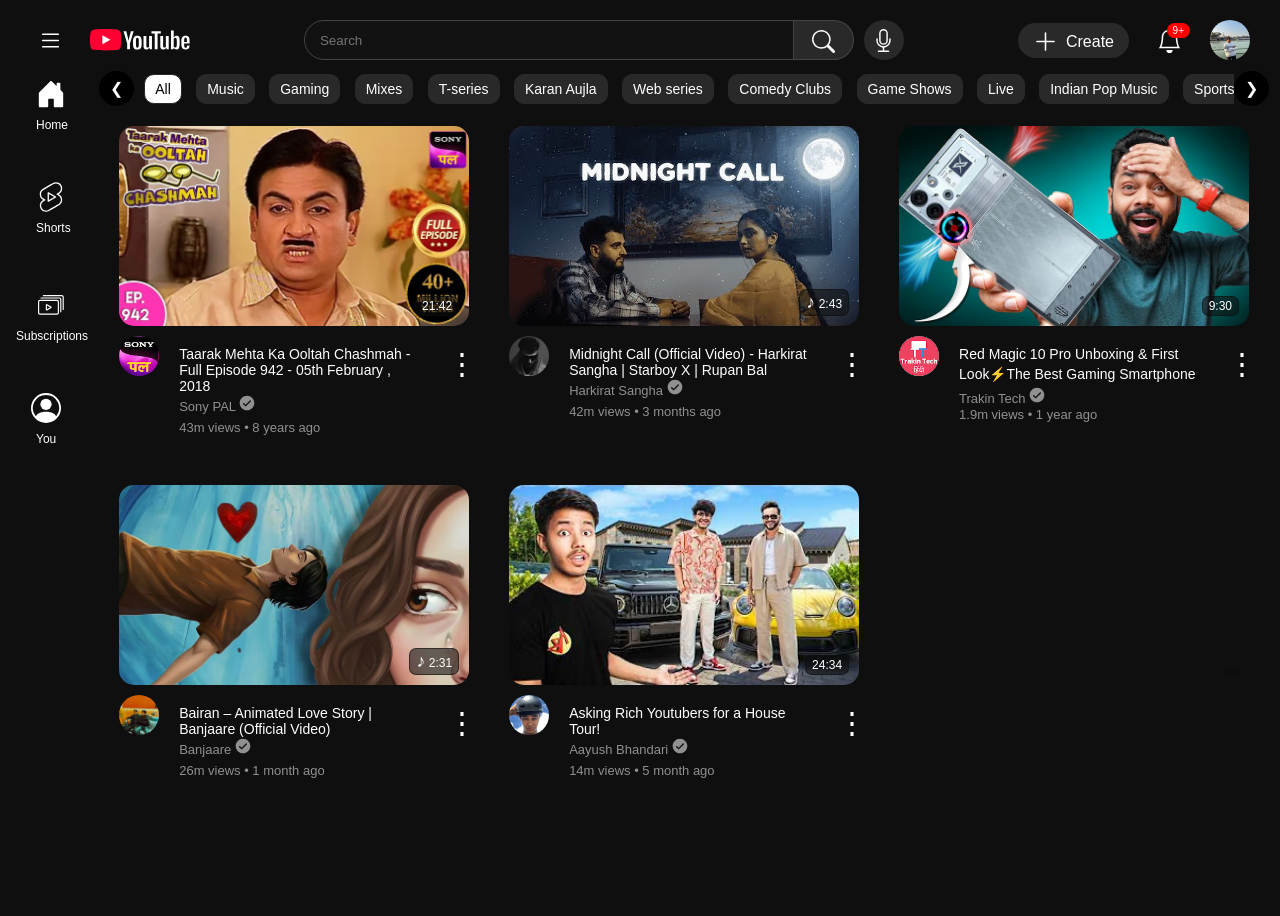
==== commit 2a5095ec: "Add files via upload" ====
--- a/index.html
+++ b/index.html
@@ -827,7 +827,7 @@
             <img src="images/phone_profile.jpg" alt="" class="img2">
             <p class="p4">
               Red Magic 10 Pro Unboxing & First Look⚡The Best Gaming Smartphone
-              <span style="line-height: 1.8;"></span>
+              <span style="line-height: 1.8;"></span><br>
               <span style="color: #909090; font-size: 13px; ">Trakin Tech <svg xmlns="http://www.w3.org/2000/svg"
                   height="16" viewBox="0 0 24 24" width="16" fill="currentcolor" focusable="false" aria-hidden="true"
                   style="pointer-events: none; display: inherit;">
--- a/style.css
+++ b/style.css
@@ -163,7 +163,7 @@
 }
 .right{
     border: 1px solid #0f0f0f;
-    height: 650px;
+    height: 65z0px;
     overflow-y: auto;
     flex: 1;
 }
@@ -346,7 +346,7 @@
 }
 .container1 {
   display: grid;
-  grid-template-columns: repeat(auto-fit, minmax(280px, 2fr));
+  grid-template-columns: repeat(auto-fit, minmax(350px, 1fr));
   gap: 20px;
   padding: 10px;
 }
@@ -354,6 +354,12 @@
 .d14 {
   width: 100%;
   border-radius: 20px;
+  padding: 10px;
+}
+
+.d14:hover{
+   background-color: rgb(41, 41, 41);
+   transition: .3s ease-out;
 }
 
 /* Remove float everywhere */
@@ -434,7 +440,7 @@
 }
 
 #img4{
-    background-image: url(images/phone.avif);
+    background-image: url(images/bairan.avif);
 }
 
 #img5{
@@ -604,6 +610,61 @@
     border-radius: 20px;
     padding: 10px;
     color: black;
+    
+}
+
+.subscribed{
+    background: rgb(76, 76, 76);
+    border-radius: 20px;
+    padding:10px;
+  display: none;
+}
+
+.modal{
+    display: none;
+    position: fixed;
+    background: rgba(0,0,0,0.5);
+    inset: 0;
+    align-items: center;
+    justify-content: center;
+}
+.modal-content{
+    width: 300px;
+    background: rgb(83, 83, 83);
+    padding: 20px 10px;
+    border-radius: 10px;
+    position: relative;
+}
+
+.modal-buttons{
+    display: flex;
+    justify-content: flex-end;
+    gap: 10px;
+    margin-top: 20px;
+}
+
+.modal-buttons button{
+    padding: 8px 20px;
+    border: none;
+    border-radius: 20px;
+    background: none;
+    font-weight: bold;
+}
+
+#UnsubscribeBtn:hover{
+    background-color: rgba(15, 74, 201, 0.312);
+}
+
+#UnsubscribeBtn{
+    color: rgb(58, 150, 255);
+}
+
+#cancelBtn{
+    color: white;
+}
+
+#cancelBtn:hover{
+    background-color: rgba(116, 116, 116, 0.556);
 }
 
 .shorts-caption{
@@ -630,6 +691,7 @@
 
 .shorts-video video{
 border-radius: 20px;
+box-shadow: 0 0 20px rgba(116, 116, 116, 0.556);
 }
 
 .shorts-feedback{
@@ -640,8 +702,8 @@
 
 .video-box{
     display: flex;
-}
-
+    margin-top: 5px;
+}
 
 .video-buttons{
     position: absolute;
@@ -657,8 +719,28 @@
     }
 }
 #fullScreenBtn{
-    margin-left: 170px;
-}
+    margin-left: 70px;
+}
+
+#volumeSlider{
+ width: 80px;
+    margin-left: 10px;
+    transform: translateX(-10px);
+    opacity: 0;
+    visibility: hidden;
+    background: #666;
+    transition:all .3s ease;
+}
+#volumeSlider::-webkit-slider-thumb{
+    background-color: red;
+    border-radius:10px ;
+}
+.volume:hover #volumeSlider{
+    opacity: 1;
+    visibility: visible;
+    transform: translateX(0);
+}
+
 .video-buttons button{
 border: none;
     background: none;
@@ -759,3 +841,90 @@
     display: none;
    }
 }
+
+.description{
+    height: 650px;
+    position: absolute;
+    right: 100px;
+    top: 70px;
+    width: 500px;
+    border: 1px solid #444;
+    border-radius: 10px;
+    background-color: rgb(41, 41, 41);
+    display: none;
+}
+
+.description hr{
+   height: 1px;
+   background: #444;
+   border: none;
+   margin: 0;
+}
+
+.descHeading{
+    display: flex;
+    justify-content: space-between;
+    padding: 5px 20px;
+    background-color: #0f0f0f;
+    border-radius: 10px;
+
+}
+
+.descHeading button{
+  border: none;
+  background: none;
+  font-size: 30px;
+  color: white;
+  height: 50px;
+  width: 50px;
+  margin-top: 5px;
+  /* border: 1px solid red; */
+}
+
+.descHeading button:hover{
+    background-color: rgb(76, 76, 76);
+    border-radius: 50%;
+    height: 50px;
+    width: 50px;
+}
+
+.descBody{
+    padding: 5px 20px;
+    font-size: 15px;
+}
+
+.descBody a{
+    text-decoration: none;
+    color: rgb(0, 123, 255);
+}
+
+.descBtn{
+    display: flex;
+    justify-content: space-around;
+}
+
+.descBtn button{
+    border: 1px solid rgba(39,54,10,1);
+    background: rgb(39,54,10,1);
+    color: white;
+    padding: 5px 15px;
+    border-radius: 10px;
+    margin: 20px;
+}
+
+.descBtn button>h3,p{
+    margin: 10px;
+}
+
+.description.active{
+    display: block;
+}
+
+.video-box.slide{
+transform: translateX(-250px);
+    transition: .5s;
+}
+
+.shorts-profile.hide{
+    display: none;
+}
